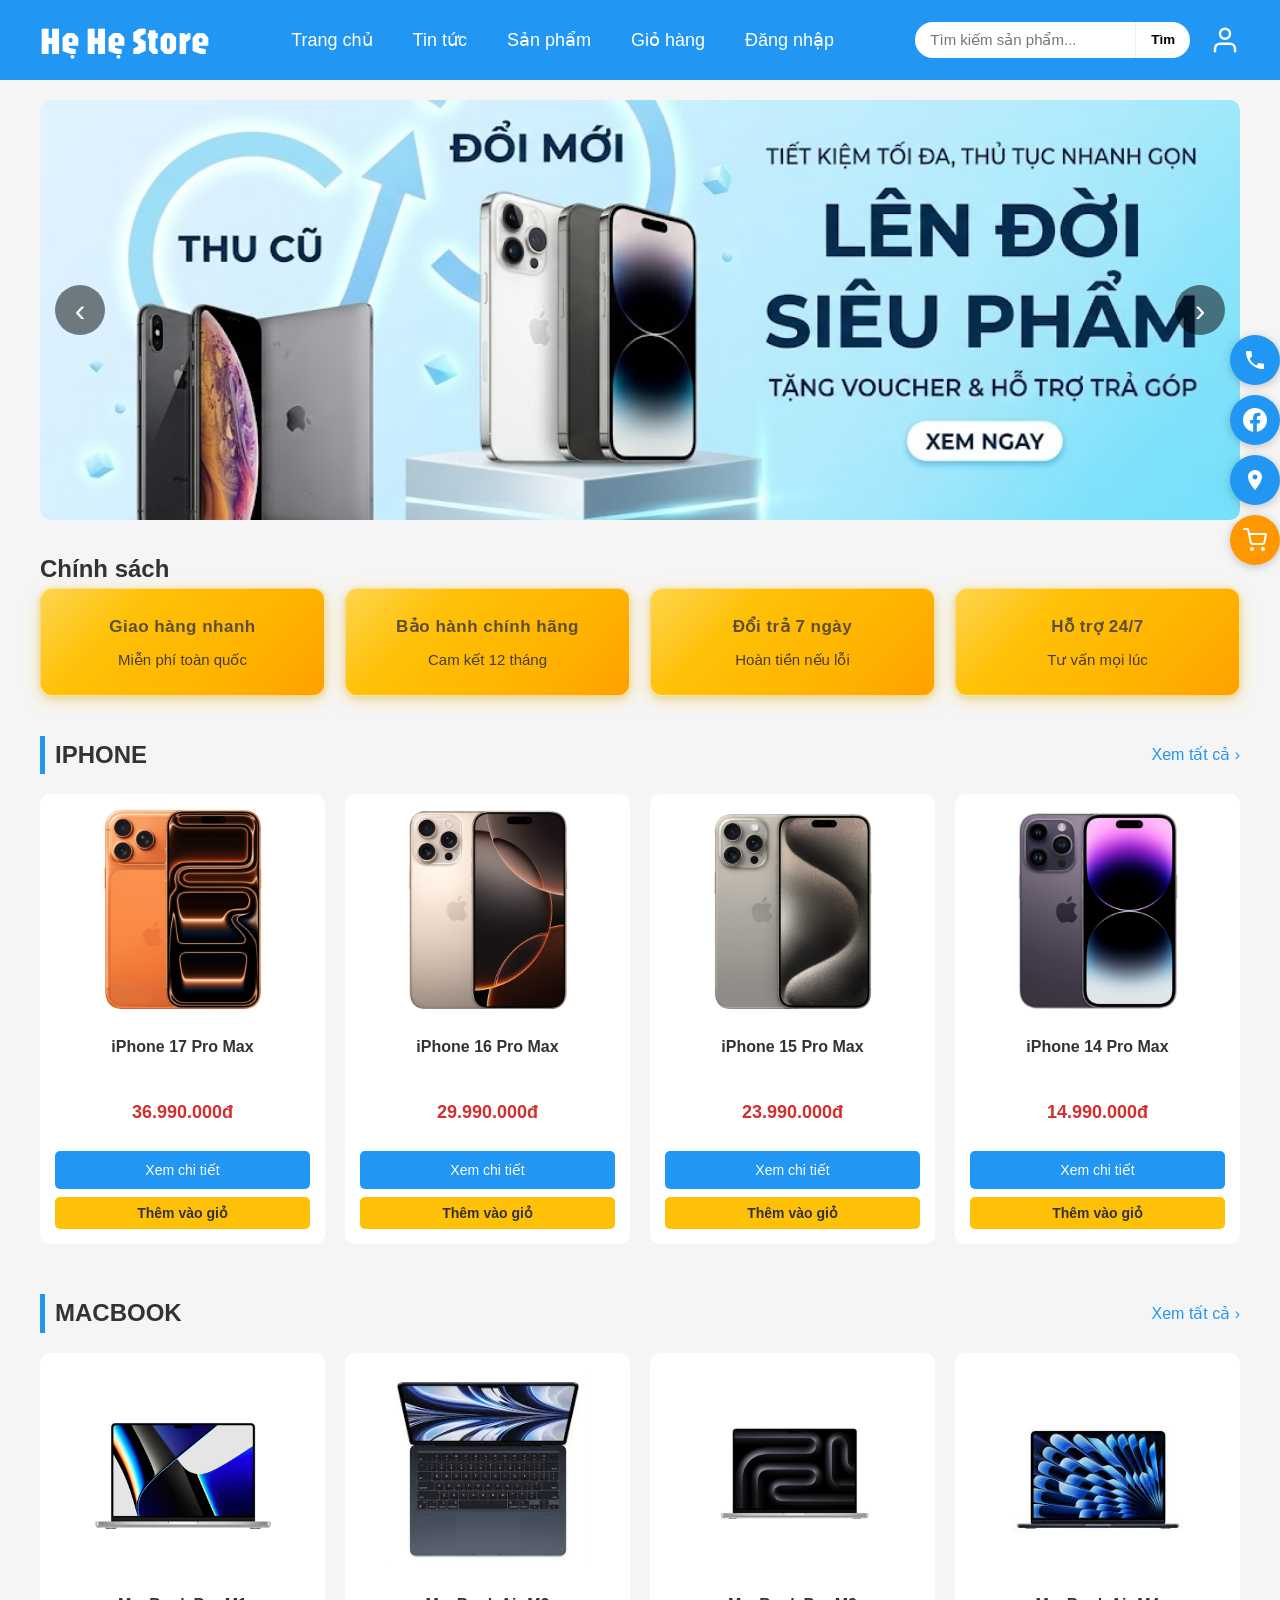
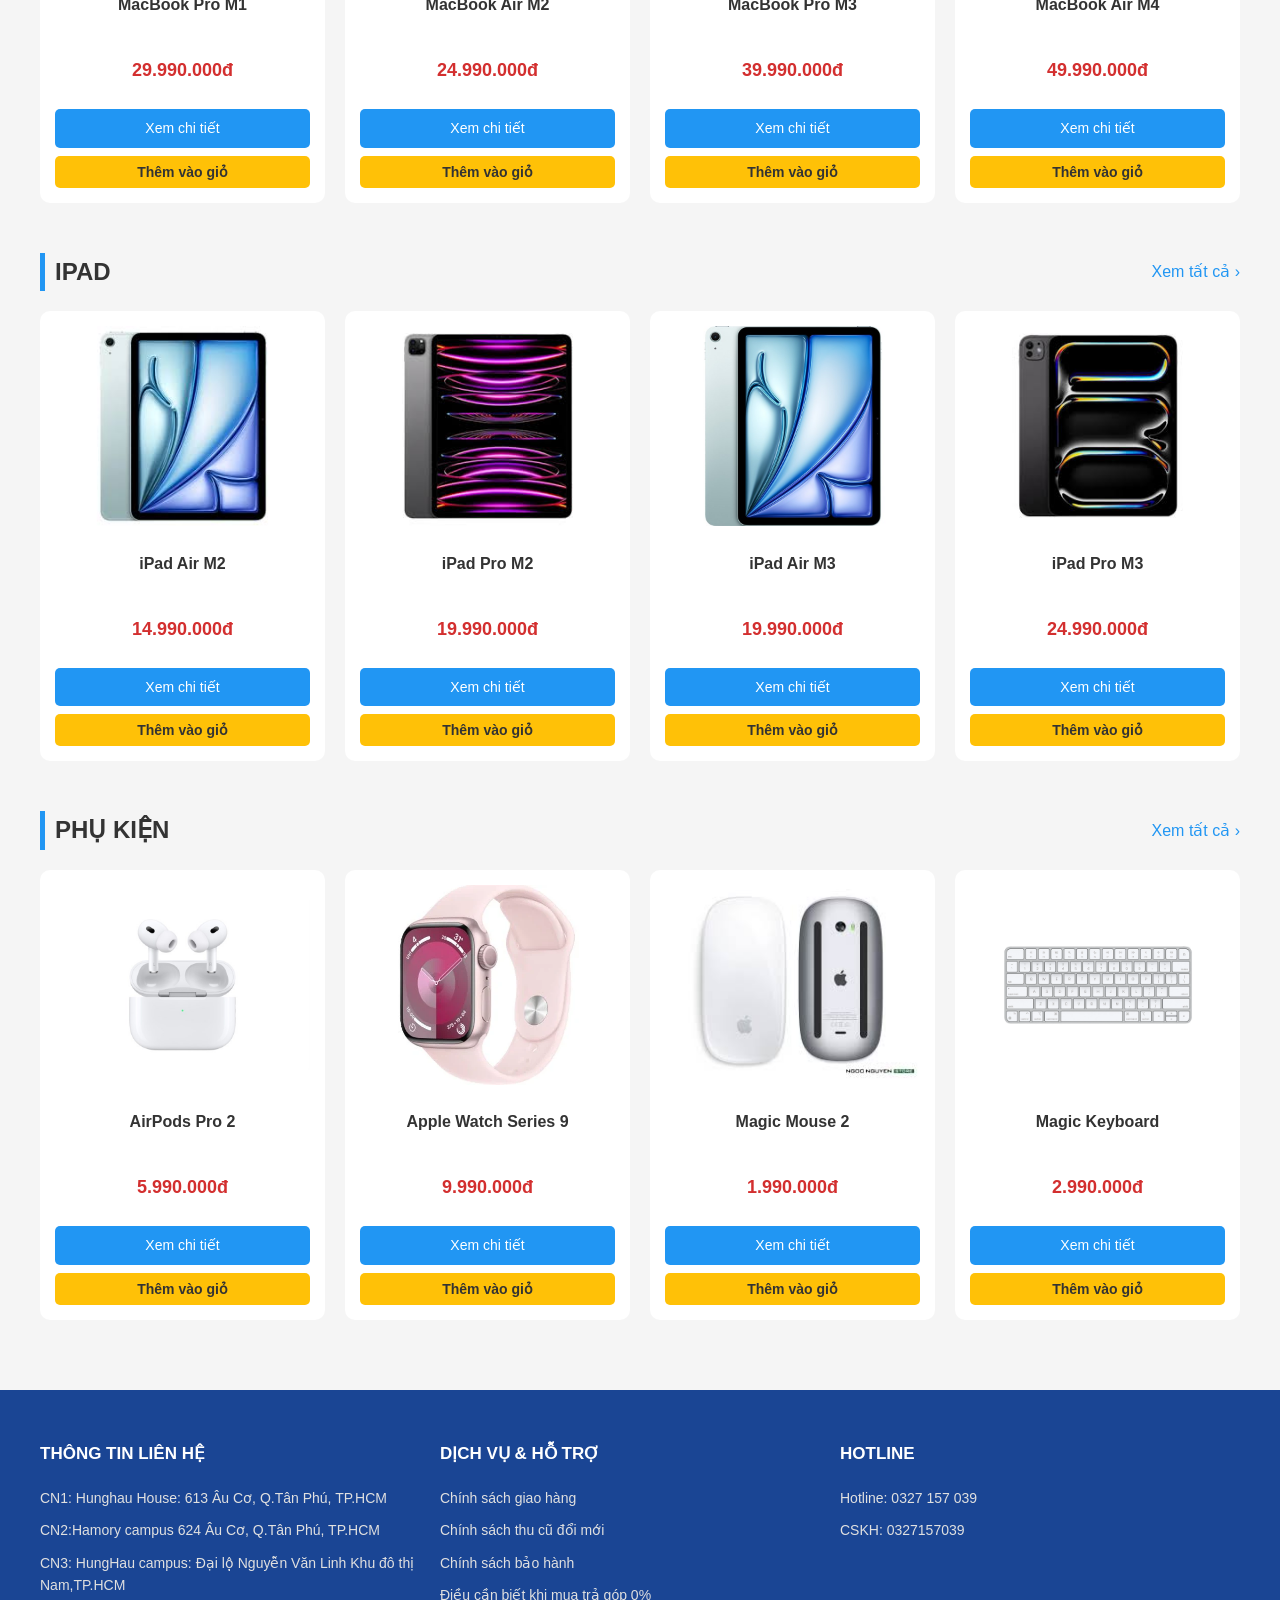
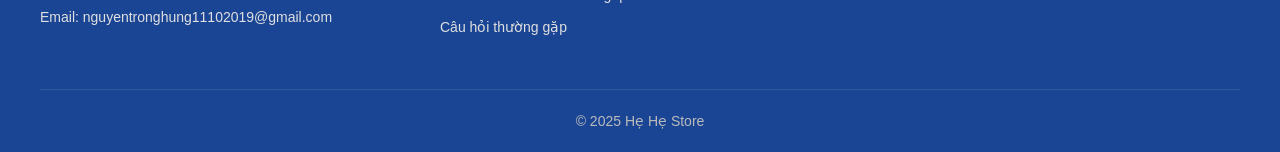
==== index.html @ 9e493557 "Khoi tao du an HEHESTORE" ====
<!-- ==========================================================
     TRANG CHỦ - Hẹ Hẹ Store
     File: index.html
     Chức năng: Hiển thị Banner, Chính sách và các sản phẩm nổi bật.
     ========================================================== -->

<!doctype html>
<html lang="vi">
<head>
    <!-- ================= META TAGS ================= -->
    <meta charset="UTF-8">
    <meta name="viewport" content="width=device-width, initial-scale=1.0">
    <title>HEHESTORE - Trang Chủ</title>

    <!-- ================= CSS & FONTS ================= -->
    <!-- style.css chứa toàn bộ định dạng giao diện của website -->
    <link rel="stylesheet" href="css/style.css">
    <!-- Font Jaro từ Google Fonts được dùng riêng cho Logo -->
    <link href="https://fonts.googleapis.com/css2?family=Jaro&display=swap" rel="stylesheet">
</head>

<body>

    <!-- ================= NÚT NỔI (FLOAT BUTTONS) ================= -->
    <!-- Chứa các nút liên hệ và giỏ hàng luôn cố định ở bên phải màn hình -->
    <div class="float-buttons">
        <!-- Nút Gọi điện -->
        <a href="tel:0327157039" class="float-btn" title="Gọi ngay: 0327 157 039">
            <svg width="24" height="24" viewBox="0 0 24 24" fill="currentColor"><path d="M6.62 10.79c1.44 2.83 3.76 5.14 6.59 6.59l2.2-2.2c.27-.27.67-.36 1.02-.24 1.12.37 2.33.57 3.57.57.55 0 1 .45 1 1V20c0 .55-.45 1-1 1-9.39 0-17-7.61-17-17 0-.55.45-1 1-1h3.5c.55 0 1 .45 1 1 0 1.25.2 2.45.57 3.57.11.35.03.74-.25 1.02l-2.2 2.2z"/></svg>
        </a>
        <!-- Nút Facebook -->
        <a href="https://www.facebook.com/hung.ngue.79" class="float-btn" target="_blank" rel="noopener" title="Facebook">
            <svg width="24" height="24" viewBox="0 0 24 24" fill="currentColor"><path d="M24 12.073c0-6.627-5.373-12-12-12s-12 5.373-12 12c0 5.99 4.388 10.954 10.125 11.854v-8.385H7.078v-3.47h3.047V9.43c0-3.007 1.792-4.669 4.533-4.669 1.312 0 2.686.235 2.686.235v2.953H15.83c-1.491 0-1.956.925-1.956 1.874v2.25h3.328l-.532 3.47h-2.796v8.385C19.612 23.027 24 18.062 24 12.073z"/></svg>
        </a>
        <!-- Nút Google Maps -->
        <a href="https://maps.app.goo.gl/qzLiymFsyTjQMHur7" class="float-btn" target="_blank" rel="noopener" title="Xem vị trí trên Google Maps">
            <svg width="24" height="24" viewBox="0 0 24 24" fill="currentColor"><path d="M12 2C8.13 2 5 5.13 5 9c0 5.25 7 13 7 13s7-7.75 7-13c0-3.87-3.13-7-7-7zm0 9.5c-1.38 0-2.5-1.12-2.5-2.5s1.12-2.5 2.5-2.5 2.5 1.12 2.5 2.5-1.12 2.5-2.5 2.5z"/></svg>
        </a>
        <!-- Nút Giỏ hàng nổi: Hiển thị số lượng sản phẩm đang có trong giỏ -->
        <a href="giohang.html" class="float-btn float-cart" title="Xem giỏ hàng">
            <svg width="24" height="24" viewBox="0 0 24 24" fill="none" stroke="currentColor" stroke-width="2" stroke-linecap="round" stroke-linejoin="round"><circle cx="9" cy="21" r="1"></circle><circle cx="20" cy="21" r="1"></circle><path d="M1 1h4l2.68 13.39a2 2 0 0 0 2 1.61h9.72a2 2 0 0 0 2-1.61L23 6H6"></path></svg>
            <span class="cart-badge" id="cart-badge-count">0</span>
        </a>
    </div>

    <!-- ================= HEADER (THANH ĐẦU TRANG) ================= -->
    <header class="site-header">
        <div class="container">
            <!-- Logo: Khi click sẽ quay về trang chủ -->
            <h1 class="logo">
                <a href="index.html">Hẹ Hẹ Store</a>
            </h1>

            <!-- Menu điều hướng chính -->
            <nav class="main-nav">
                <ul>
                    <li><a href="index.html">Trang chủ</a></li>
                    <li><a href="tintuc.html">Tin tức</a></li>
                    <!-- Dropdown Sản phẩm: Chứa các link cuộn nhanh tới danh mục trên trang chủ -->
                    <li class="nav-dropdown">
                        <a href="#">Sản phẩm</a>
                        <div class="dropdown-menu">
                            <a href="index.html#iphone">iPhone</a>
                            <a href="index.html#macbook">MacBook</a>
                            <a href="index.html#ipad">iPad</a>
                            <a href="index.html#phukien">Phụ kiện</a>
                        </div>
                    </li>
                    <li><a href="giohang.html">Giỏ hàng</a></li>
                    <!-- Mục Đăng nhập: Sẽ được thay thế bằng tên người dùng trong auth.js nếu đã đăng nhập -->
                    <li><a href="dangnhap.html">Đăng nhập</a></li>
                </ul>
            </nav>

            <!-- Nhóm chức năng bên phải: Ô tìm kiếm và Icon tài khoản -->
            <div class="header-right">
                <div class="search-box">
                    <input type="text" placeholder="Tìm kiếm sản phẩm...">
                    <button>Tìm</button>
                </div>
                <!-- Icon tài khoản: Dẫn tới trang đăng nhập/thông tin cá nhân -->
                <a href="dangnhap.html" class="account-link" title="Tài khoản">
                    <svg viewBox="0 0 24 24" fill="none" stroke="currentColor" stroke-width="2" stroke-linecap="round" stroke-linejoin="round">
                        <path d="M20 21v-2a4 4 0 0 0-4-4H8a4 4 0 0 0-4 4v2"></path>
                        <circle cx="12" cy="7" r="4"></circle>
                    </svg>
                </a>
            </div>
        </div>
    </header>

    <!-- ================= NỘI DUNG CHÍNH (MAIN) ================= -->
    <main>

        <!-- 1. Banner Slider: Trình chiếu ảnh quảng cáo tự động chuyển slide -->
        <section class="banner-slider">
            <div class="banner-track" id="banner-track">
                <div class="banner-slide"><img src="images/banners/banner1.jpg" alt="Banner 1"></div>
                <div class="banner-slide"><img src="images/banners/banner2.jpg" alt="Banner 2"></div>
                <div class="banner-slide"><img src="images/banners/banner3.jpg" alt="Banner 3"></div>
                <div class="banner-slide"><img src="images/banners/banner4.jpg" alt="Banner 4"></div>
                <div class="banner-slide"><img src="images/banners/banner5.jpg" alt="Banner 5"></div>
            </div>
            <!-- Nút điều hướng slide Trái/Phải -->
            <button type="button" class="banner-btn banner-prev" id="banner-prev" aria-label="Banner trước">‹</button>
            <button type="button" class="banner-btn banner-next" id="banner-next" aria-label="Banner sau">›</button>
        </section>

        <!-- 2. Section Chính sách: Cam kết của cửa hàng đối với khách hàng -->
        <section class="policy-section">
            <h2>Chính sách</h2>
            <div class="policy-list">
                <article>
                    <h3>Giao hàng nhanh</h3>
                    <p>Miễn phí toàn quốc</p>
                </article>
                <article>
                    <h3>Bảo hành chính hãng</h3>
                    <p>Cam kết 12 tháng</p>
                </article>
                <article>
                    <h3>Đổi trả 7 ngày</h3>
                    <p>Hoàn tiền nếu lỗi</p>
                </article>
                <article>
                    <h3>Hỗ trợ 24/7</h3>
                    <p>Tư vấn mọi lúc</p>
                </article>
            </div>
        </section>

        <!-- 3. Danh sách sản phẩm: Các khối này sẽ được JS (main.js) tự động đổ dữ liệu vào -->
        
        <!-- Nhóm iPhone -->
        <section class="product-section iphone" id="iphone">
            <div class="section-header">
                <h2>IPHONE</h2>
                <!-- Nút Xem tất cả dẫn tới trang danhmuc.html kèm tham số lọc -->
                <a href="danhmuc.html?category=iphone" class="view-all-btn">Xem tất cả ›</a>
            </div>
            <div id="iphone-list" class="product-list"></div>
        </section>

        <!-- Nhóm MacBook -->
        <section class="product-section macbook" id="macbook">
            <div class="section-header">
                <h2>MACBOOK</h2>
                <a href="danhmuc.html?category=macbook" class="view-all-btn">Xem tất cả ›</a>
            </div>
            <div id="macbook-list" class="product-list"></div>
        </section>

        <!-- Nhóm iPad -->
        <section class="product-section ipad" id="ipad">
            <div class="section-header">
                <h2>IPAD</h2>
                <a href="danhmuc.html?category=ipad" class="view-all-btn">Xem tất cả ›</a>
            </div>
            <div id="ipad-list" class="product-list"></div>
        </section>

        <!-- Nhóm Phụ kiện -->
        <section class="product-section phukien" id="phukien">
            <div class="section-header">
                <h2>PHỤ KIỆN</h2>
                <a href="danhmuc.html?category=phukien" class="view-all-btn">Xem tất cả ›</a>
            </div>
            <div id="phukien-list" class="product-list"></div>
        </section>

    </main>

    <!-- ================= FOOTER (CHÂN TRANG) ================= -->
    <footer class="site-footer">
        <div class="footer-container">
            <!-- Cột 1: Địa chỉ và Email liên hệ -->
            <section>
                <h3>THÔNG TIN LIÊN HỆ</h3>
                <p>CN1: Hunghau House: 613 Âu Cơ, Q.Tân Phú, TP.HCM</p>
                <p>CN2:Hamory campus 624 Âu Cơ, Q.Tân Phú, TP.HCM</p>
                <p>CN3: HungHau campus: Đại lộ Nguyễn Văn Linh Khu đô thị Nam,TP.HCM</p>
                <p>Email: nguyentronghung11102019@gmail.com</p>
            </section>
            <!-- Cột 2: Các liên kết chính sách hỗ trợ -->
            <section>
                <h3>DỊCH VỤ & HỖ TRỢ</h3>
                <p>Chính sách giao hàng</p>
                <p>Chính sách thu cũ đổi mới</p>
                <p>Chính sách bảo hành</p>
                <p>Điều cần biết khi mua trả góp 0%</p>
                <p>Câu hỏi thường gặp</p>
            </section>
            <!-- Cột 3: Số điện thoại Hotline -->
            <section>
                <h3>HOTLINE</h3>
                <p>Hotline: 0327 157 039</p>
                <p>CSKH: 0327157039</p>
            </section>
        </div>
        <!-- Bản quyền website -->
        <p class="copyright">© 2025 Hẹ Hẹ Store</p>
    </footer>

    <!-- ================= SCRIPTS (MÃ JAVASCRIPT) ================= -->
    <!-- 1. data.js: Chứa mảng dữ liệu sản phẩm -->
    <script src="js/data.js"></script>
    <!-- 2. auth.js: Xử lý Đăng ký, Đăng nhập và trạng thái User trên Header -->
    <script src="js/auth.js"></script>
    <!-- 3. cart.js: Xử lý thêm/sửa/xóa sản phẩm trong giỏ hàng -->
    <script src="js/cart.js"></script>
    <!-- 4. main.js: Render sản phẩm ra trang chủ và khởi tạo Banner Slider -->
    <script src="js/main.js"></script>

</body>
</html>
---- css/style.css ----
/* =========================================
   FILE: style.css - CSS chung cho toàn site
   Dự án: Hẹ Hẹ Store (thuần HTML, CSS, JS)
   
   MỤC LỤC
   0. NÚT NỔI
   1. GLOBAL SETTINGS
   2. HEADER
      - 2.1. Container chung
      - 2.2. Logo
      - 2.3. Menu chính
      - 2.4. Mega Menu
      - 2.5. Ô tìm kiếm
   3. MAIN (Nội dung trang chủ)
      - 3.1. Banner Slider
      - 3.2. Chính sách
      - 3.3. Danh sách sản phẩm
   4. AUTH PAGE (Trang đăng nhập/đăng ký)
   5. FOOTER
   ========================================= */


/* =========================================
   0. NÚT NỔI BÊN PHẢI - Gọi, Facebook, Maps
   ========================================= */
.float-buttons {
    position: fixed; /* Cố định khi cuộn trang */
    right: 0;
    top: 50%;
    transform: translateY(-50%); /* Căn giữa theo chiều dọc */
    display: flex;
    flex-direction: column; /* Xếp chồng lên nhau */
    gap: 10px; /* Khoảng cách giữa các nút */
    z-index: 999; /* Luôn nổi trên các phần tử khác */
    padding: 10px 0;
}

.float-btn {
    width: 50px;
    height: 50px;
    display: flex;
    align-items: center;
    justify-content: center;
    background: #2196F3;
    color: #fff;
    border-radius: 50%;   /* Hình tròn */
    box-shadow: 0 2px 10px rgba(0,0,0,0.2);
    transition: all 0.3s;
}

.float-btn:hover {
    background: #1A7ACD;
    transform: scale(1.1); /* Phóng to nhẹ khi hover */
    box-shadow: 0 4px 15px rgba(33, 150, 243, 0.5);
}

/* Màu riêng cho nút Facebook khi hover */
.float-buttons a:nth-child(2):hover {
    background: #1877F2;
}

/* Màu riêng cho nút Google Maps khi hover */
.float-buttons a:nth-child(3):hover {
    background: #34A853;
}

/* Nút Giỏ hàng nổi */
.float-cart {
    background: #ff9800; /* Màu cam nổi bật */
    position: relative;
}

.float-cart:hover {
    background: #f57c00;
}

/* Vòng tròn đếm số lượng trên icon giỏ hàng */
.cart-badge {
    position: absolute;
    top: -5px;
    right: -5px;
    background: #d32f2f; /* Màu đỏ */
    color: #fff;
    font-size: 12px;
    font-weight: bold;
    width: 22px;
    height: 22px;
    border-radius: 50%;
    display: flex;
    align-items: center;
    justify-content: center;
    border: 2px solid #fff;
    box-shadow: 0 2px 5px rgba(0,0,0,0.2);
}


/* =========================================
   1. GLOBAL SETTINGS - Thiết lập chung
   ========================================= */

/* Reset CSS: xóa margin, padding mặc định của trình duyệt */
* {
    margin: 0;
    padding: 0;
    box-sizing: border-box;  /* width/height tính cả border + padding */
}

body {
    font-family: Arial, sans-serif;
    line-height: 1.6;           /* Khoảng cách giữa các dòng chữ */
    background-color: #f5f5f5;  /* Nền xám nhạt */
    color: #333;                /* Màu chữ đen xám */
}

/* Container chính: rộng 1200px, căn giữa màn hình */
.container, main, .footer-container, .copyright {
    width: 1200px;
    margin: 0 auto; /* Căn giữa */
}


/* =========================================
   2. HEADER - Thanh đầu trang
   ========================================= */

/* ----- 2.1. Container chung của Header ----- */
.site-header {
    background-color: #2196F3;
    width: 100%;
    height: 80px;
    display: flex;
    align-items: center;
}

.site-header .container {
    display: flex;
    align-items: center; 
    justify-content: space-between;  /* Căn đều các mục: Logo trái, Nav giữa, Search phải */
}

/* ----- 2.2. Logo ----- */
.logo a {
    font-family: 'Jaro', sans-serif;
    font-size: 38px;
    color: #fff;
    text-decoration: none;
}

/* ----- 2.3. Menu chính ----- */
.main-nav ul {
    list-style: none;
    display: flex;
    gap: 40px;
}

.main-nav a {
    color: #fff;
    text-decoration: none;
    font-size: 18px;
}

/* ----- 2.4. Dropdown Menu (Sản phẩm) ----- */
.nav-dropdown {
    position: relative; /* Để dropdown-menu có thể định vị theo */
    padding-bottom: 10px; /* Tạo không gian đệm để giữ hover */
    margin-bottom: -10px; /* Bù lại padding để không ảnh hưởng layout */
}

.nav-dropdown .dropdown-menu {
    display: none; /* Mặc định ẩn */
    position: absolute;
    top: calc(100% - 10px); /* Kéo menu lên để nằm trong vùng padding */
    left: 50%;
    transform: translateX(-50%);
    width: 200px;
    background: #fff;
    border-radius: 10px;
    box-shadow: 0 8px 25px rgba(0,0,0,0.15);
    padding: 10px 0; /* Chỉ có padding trên dưới */
    z-index: 100;
    border: 1px solid #eee;
}

.nav-dropdown:hover .dropdown-menu {
    display: block; /* Hiện ra khi hover */
}

.dropdown-menu a {
    display: block; /* Mỗi link một hàng */
    padding: 12px 20px;
    color: #333;
    text-decoration: none;
    font-size: 16px;
    transition: all 0.2s;
}

.dropdown-menu a:hover {
    background-color: #f5f5f5;
    color: #2196F3;
}

/* ----- 2.5. Nhóm chức năng bên phải (Tìm kiếm & Tài khoản) ----- */
.header-right {
    display: flex;
    align-items: center;
    gap: 20px; /* Khoảng cách giữa ô tìm kiếm và icon tài khoản */
}

.search-box {
    display: flex;
    align-items: center;
    height: 36px;
}

/* Input tìm kiếm: bo tròn bên trái */
.search-box input {
    height: 100%;
    width: 220px;
    border-radius: 20px 0 0 20px;
    border: none;
    padding: 0 15px;
    outline: none;
    font-size: 15px;
}

/* Nút Tìm: bo tròn bên phải */
.search-box button {
    height: 100%;
    border-radius: 0 20px 20px 0;
    border: none;
    padding: 0 15px;
    background: #fff;
    font-weight: bold;
    cursor: pointer;
    border-left: 1px solid #eee; /* Thêm vạch phân cách nhẹ */
}

.account-link {
    color: #fff;
    display: flex;
    align-items: center;
    justify-content: center;
    transition: all 0.2s;
    text-decoration: none;
}

.account-link:hover {
    transform: scale(1.1);
    opacity: 0.9;
}

.account-link svg {
    width: 30px;
    height: 30px;
}

/* =========================================
   3. MAIN - Nội dung trang chủ
   ========================================= */
main {
    padding: 20px 0;
}

/* ----- 3.1. Banner Slider ----- */
.banner-slider {
    position: relative;
    width: 100%;
    margin-bottom: 30px;
    overflow: hidden;           /* Ẩn các slide nằm ngoài */
    border-radius: 10px;
    user-select: none;          /* Không cho bôi đen khi giữ chuột */
    -webkit-user-select: none;
}

/* Track: chứa 5 slide nằm ngang, JS sẽ dùng transform để trượt */
.banner-track {
    display: flex;
    width: 100%;
    transition: transform 0.5s ease;  /* Hiệu ứng trượt mượt */
}

.banner-slide {
    flex: 0 0 100%;   /* Mỗi slide chiếm 100% chiều ngang */
    width: 100%;
}

.banner-slide img {
    width: 100%;
    max-height: 420px;
    height: auto;
    object-fit: cover;   /* Ảnh phủ kín, tự cắt nếu cần */
    display: block;
    border-radius: 10px;
}

/* Nút prev/next: tròn, nền đen mờ, căn giữa dọc */
.banner-btn {
    position: absolute;
    top: 50%;
    transform: translateY(-50%);
    width: 50px;
    height: 50px;
    border: none;
    border-radius: 50%;
    background: rgba(0,0,0,0.5);
    color: #fff;
    font-size: 32px;
    cursor: pointer;
    line-height: 1;
    padding: 0;
    transition: background 0.3s;
    z-index: 10;
}

.banner-btn:hover {
    background: rgba(0,0,0,0.7);
}

.banner-prev { left: 15px; }
.banner-next { right: 15px; }


/* ----- 3.2. 4 Ô Chính sách ----- */
.policy-list {
    display: flex;
    justify-content: space-between;
    gap: 20px;
    margin-bottom: 40px;
}

/* Mỗi ô: gradient vàng óng ánh */
.policy-list article {
    flex: 1;
    background: linear-gradient(135deg, #ffd54f 0%, #ffc107 30%, #ffb300 70%, #ffa000 100%);
    padding: 24px 20px;
    text-align: center;
    border-radius: 12px;
    box-shadow: 0 4px 15px rgba(255, 193, 7, 0.4), 0 2px 6px rgba(0,0,0,0.1);
    border: 1px solid rgba(255, 255, 255, 0.5);
}

.policy-list article:hover {
    box-shadow: 0 6px 20px rgba(255, 193, 7, 0.5), 0 4px 10px rgba(0,0,0,0.15);
}

.policy-list h3 {
    font-size: 17px;
    font-weight: 700;
    color: #5d4e37;
    margin-bottom: 8px;
    letter-spacing: 0.5px;
}

.policy-list article p {
    font-size: 15px;
    color: #4a3c2a;
    font-weight: 500;
    line-height: 1.5;
}


/* ----- 3.3. Danh sách sản phẩm ----- */
.product-section {
    margin-bottom: 50px;
}

/* Header của mỗi section sản phẩm: Tiêu đề + Nút xem tất cả */
.section-header {
    display: flex;
    justify-content: space-between;
    align-items: center;
    margin-bottom: 20px;
}

/* Tiêu đề mỗi nhóm sản phẩm (IPHONE, MACBOOK,...) */
.section-header h2 {
    font-size: 24px;
    padding-left: 10px;
    border-left: 5px solid #2196F3;  /* Thanh dọc màu xanh bên trái tiêu đề */
}

/* Nút "Xem tất cả" */
.view-all-btn {
    color: #2196F3;
    text-decoration: none;
    font-size: 16px;
    font-weight: 500;
    transition: all 0.2s;
}

.view-all-btn:hover {
    text-decoration: underline;
    color: #1A7ACD;
}

/* Grid 4 cột cho sản phẩm */
.product-list {
    display: grid;
    grid-template-columns: repeat(4, 1fr);
    gap: 20px;
}

/* Card sản phẩm - HTML được tạo bởi JS từ data.js */
.product-item {
    background: #fff;
    padding: 15px;
    border-radius: 10px;
    text-align: center;
    transition: 0.3s;
    display: flex;
    flex-direction: column;
    justify-content: space-between;
    min-height: 450px; /* Tăng nhẹ để chứa thêm nút */
}

.product-item:hover {
    box-shadow: 0 5px 15px rgba(0,0,0,0.1);
    transform: translateY(-5px);  /* Hiệu ứng nổi lên khi hover */
}

.product-item img {
    width: 100%;
    height: 200px;
    object-fit: contain; /* Hiển thị toàn bộ ảnh, không bị cắt */
    margin-bottom: 15px;
}

/* Tên sản phẩm: giới hạn 2 dòng, thừa thì có dấu ... */
.product-item h3 {
    font-size: 16px;
    margin-bottom: 10px;
    height: 45px; 
    overflow: hidden;
    display: -webkit-box;
    -webkit-line-clamp: 2;
    line-clamp: 2;
    -webkit-box-orient: vertical;
}

/* Giá sản phẩm */
.product-item p {
    color: #d32f2f;     /* Màu đỏ */
    font-weight: bold;
    font-size: 18px;
    margin-bottom: 15px;
}

/* Các nút chức năng trong card */
.product-actions {
    display: flex;
    flex-direction: column;
    gap: 8px;
}

.product-item a {
    display: inline-block;
    padding: 8px 15px;
    background: #2196F3;
    color: #fff;
    text-decoration: none;
    border-radius: 5px;
    font-size: 14px;
}

/* Nút thêm vào giỏ hàng */
.add-to-cart-btn {
    display: inline-block;
    padding: 8px 15px;
    background: #ffc107;
    color: #333;
    border: none;
    border-radius: 5px;
    font-size: 14px;
    font-weight: bold;
    cursor: pointer;
    transition: 0.3s;
}

.add-to-cart-btn:hover {
    background: #ffb300;
}

/* =========================================
   GIỎ HÀNG (giohang.html)
   ========================================= */
.cart-page {
    background: #fff;
    padding: 40px;
    border-radius: 20px;
    min-height: 600px;
    margin-top: 20px;
    margin-bottom: 40px;
    box-shadow: 0 5px 25px rgba(0,0,0,0.05);
}

.cart-page h2 {
    text-align: center;
    font-size: 32px;
    margin-bottom: 40px;
    font-weight: bold;
}

/* Danh sách sản phẩm trong giỏ */
.cart-items {
    width: 100%;
    margin-bottom: 30px;
}

.cart-item {
    display: flex;
    align-items: center;
    padding: 20px 0;
    border-bottom: 1px solid #eee;
    justify-content: space-between;
}

.cart-item:last-child {
    border-bottom: none;
}

.cart-item-info {
    display: flex;
    align-items: center;
    flex: 1;
}

.cart-item-img {
    width: 80px;
    height: 80px;
    object-fit: contain;
    margin-right: 20px;
}

.cart-item-details h3 {
    font-size: 18px;
    margin-bottom: 5px;
}

.cart-item-price {
    color: #d32f2f;
    font-weight: bold;
}

/* Bộ tăng giảm số lượng */
.quantity-control {
    display: flex;
    align-items: center;
    gap: 10px;
    margin: 0 40px;
}

.quantity-btn {
    width: 30px;
    height: 30px;
    border: 1px solid #ddd;
    background: #f9f9f9;
    cursor: pointer;
    border-radius: 4px;
    display: flex;
    align-items: center;
    justify-content: center;
    font-weight: bold;
}

.quantity-btn:hover {
    background: #eee;
}

.quantity-input {
    width: 40px;
    text-align: center;
    border: none;
    font-weight: bold;
    font-size: 16px;
}

/* Nút xóa */
.remove-btn {
    background: none;
    border: none;
    color: #999;
    cursor: pointer;
    font-size: 20px;
    transition: 0.2s;
}

.remove-btn:hover {
    color: #d32f2f;
}

/* Footer của giỏ hàng: Tổng tiền & Thanh toán */
.cart-footer {
    border-top: 2px solid #eee;
    padding-top: 30px;
    display: flex;
    flex-direction: column;
    align-items: flex-end;
    gap: 20px;
}

.cart-total {
    font-size: 24px;
    font-weight: bold;
}

.cart-total span {
    color: #d32f2f;
    margin-left: 10px;
}

.checkout-btn {
    background-color: #d32f2f;
    color: #fff;
    border: none;
    padding: 15px 60px;
    font-size: 20px;
    font-weight: bold;
    border-radius: 30px;
    cursor: pointer;
    transition: 0.3s;
}

.checkout-btn:hover {
    background-color: #b71c1c;
    box-shadow: 0 5px 15px rgba(211, 47, 47, 0.3);
}

.empty-cart-msg {
    text-align: center;
    padding: 100px 0;
}

.empty-cart-msg p {
    font-size: 18px;
    color: #666;
    margin-bottom: 20px;
}

.go-shopping-btn {
    display: inline-block;
    padding: 12px 30px;
    background: #2196F3;
    color: #fff;
    text-decoration: none;
    border-radius: 25px;
    font-weight: bold;
}


/* =========================================
   4. AUTH PAGE - Trang đăng nhập, đăng ký
   ========================================= */
.auth-container {
    display: flex;
    justify-content: center;
    align-items: center;
    padding: 60px 0;
    background-color: #fff;
    min-height: 600px;
}

/* Box chứa form */
.auth-box {
    width: 568px; 
    border: 3px solid #2196F3;
    border-radius: 20px;
    padding: 40px;
    text-align: center;
}

.auth-box h2 {
    color: #000;
    margin-bottom: 30px;
    font-size: 24px;
    font-weight: bold;
}

.input-group {
    margin-bottom: 20px;
}

/* Các ô input */
.input-group input {
    width: 100%;
    height: 50px;
    border: 2px solid #2196F3;
    border-radius: 25px;   /* Bo tròn dạng viên thuốc */
    padding: 0 20px;
    font-size: 16px;
    outline: none;
}

/* Nút submit chính (Đăng nhập, Đăng ký) */
.btn-submit {
    width: 100%;
    height: 50px;
    background-color: #2196F3;
    color: #fff;
    border: none;
    border-radius: 25px;
    font-size: 18px;
    font-weight: bold;
    cursor: pointer;
    transition: 0.3s;
    margin-top: 10px;
}

.btn-submit:hover {
    background-color: #1A7ACD;
    box-shadow: 0 5px 15px rgba(33, 150, 243, 0.3);
}

/* Link "Quên mật khẩu" (chỉ có ở trang đăng nhập) */
.forgot-password {
    text-align: right;
    margin-top: -10px;
    margin-bottom: 20px;
}

.forgot-password a {
    color: #2196F3;
    text-decoration: none;
    font-size: 14px;
}

/* Nút viền - dùng cho link "Tạo tài khoản" */
.btn-outline {
    display: flex;
    justify-content: center;
    align-items: center;
    width: 100%;
    height: 50px;
    border: 2px solid #2196F3;
    background-color: transparent;
    color: #333;
    border-radius: 25px;
    text-decoration: none;
    font-size: 18px;
    font-weight: bold;
    margin-top: 15px;
    transition: 0.3s;
}

.btn-outline:hover {
    background-color: #f0f8ff; /* Màu xanh rất nhạt khi hover */
}


/* =========================================
   5. FOOTER - Chân trang
   ========================================= */

/* =========================================
   7. PRODUCT DETAIL PAGE (Chi tiết sản phẩm)
   ========================================= */
.product-detail-container {
    display: flex;
    background: #fff;
    padding: 40px;
    border-radius: 20px;
    margin-top: 20px;
    margin-bottom: 40px;
    box-shadow: 0 5px 25px rgba(0,0,0,0.05);
    gap: 50px;
}

/* Cột trái: Ảnh sản phẩm */
.detail-left {
    flex: 1;
    display: flex;
    justify-content: center;
    align-items: flex-start;
}

.detail-left img {
    width: 100%;
    max-width: 400px;
    object-fit: contain;
}

/* Cột phải: Thông tin và tùy chọn */
.detail-right {
    flex: 1;
}

.detail-title {
    font-size: 32px;
    font-weight: bold;
    margin-bottom: 5px;
}

.detail-brand {
    font-size: 16px;
    color: #666;
    margin-bottom: 30px;
}

/* Nhóm tùy chọn (Màu sắc, Dung lượng) */
.option-group {
    margin-bottom: 25px;
}

.option-group h4 {
    font-size: 16px;
    text-transform: uppercase;
    margin-bottom: 15px;
    color: #333;
}

.option-list {
    display: flex;
    flex-wrap: wrap;
    gap: 15px;
}

/* Nút chọn tùy chọn */
.option-btn {
    padding: 10px 20px;
    border: 1px solid #ccc;
    background: #fff;
    border-radius: 5px;
    cursor: pointer;
    font-size: 15px;
    transition: all 0.2s;
    min-width: 80px;
    text-align: center;
}

.option-btn:hover {
    border-color: #2196F3;
    color: #2196F3;
}

.option-btn.active {
    border-color: #2196F3;
    background: #e3f2fd;
    color: #2196F3;
    font-weight: bold;
}

/* Giá tiền */
.detail-price {
    font-size: 36px;
    font-weight: bold;
    color: #d32f2f;
    margin: 30px 0;
    padding-top: 20px;
    border-top: 1px dashed #eee;
}

/* Nhóm nút hành động */
.action-buttons {
    display: flex;
    gap: 20px;
}

.btn-buy-now {
    flex: 1;
    background: #2196F3;
    color: #fff;
    border: none;
    padding: 15px 0;
    font-size: 18px;
    font-weight: bold;
    border-radius: 5px;
    cursor: pointer;
    transition: 0.3s;
}

.btn-buy-now:hover {
    background: #1976D2;
}

.btn-add-cart-outline {
    flex: 1;
    background: transparent;
    color: #2196F3;
    border: 2px solid #2196F3;
    padding: 15px 0;
    font-size: 18px;
    font-weight: bold;
    border-radius: 5px;
    cursor: pointer;
    transition: 0.3s;
}

.btn-add-cart-outline:hover {
    background: #e3f2fd;
}
.profile-container {
    padding: 40px 0;
    background-color: #f5f5f5;
    display: flex;
    justify-content: center;
}

.profile-card {
    width: 100%;
    max-width: 600px;
    background: #fff;
    border-radius: 20px;
    box-shadow: 0 10px 30px rgba(0,0,0,0.1);
    overflow: hidden; /* Để bo góc header bên trong */
}

/* Phần header của card profile */
.profile-header {
    background: #2196F3; /* Màu xanh chủ đạo của web */
    color: #fff;
    text-align: center;
    padding: 30px 20px;
}

.profile-avatar {
    width: 100px;
    height: 100px;
    border-radius: 50%;
    background: rgba(255,255,255,0.2);
    margin: 0 auto 15px;
    display: flex;
    align-items: center;
    justify-content: center;
    border: 4px solid #fff;
}

.profile-avatar svg {
    width: 50px;
    height: 50px;
    stroke: #fff;
}

.profile-header h2 {
    font-size: 24px;
    font-weight: bold;
    margin-bottom: 5px;
}

.profile-header p {
    font-size: 16px;
    opacity: 0.9;
    margin-bottom: 20px;
}

.edit-profile-btn {
    background: rgba(255,255,255,0.2);
    border: 1px solid #fff;
    color: #fff;
    padding: 8px 20px;
    border-radius: 20px;
    cursor: pointer;
    font-size: 14px;
    font-weight: 500;
    transition: 0.3s;
    display: inline-flex;
    align-items: center;
    gap: 8px;
}

.edit-profile-btn:hover {
    background: #fff;
    color: #2196F3;
}

/* Phần menu chức năng */
.profile-menu {
    padding: 15px 0;
}

.profile-menu-item {
    display: flex;
    align-items: center;
    justify-content: space-between;
    padding: 18px 25px;
    text-decoration: none;
    color: #333;
    transition: background-color 0.2s;
}

.profile-menu-item:hover {
    background-color: #f9f9f9;
}

.menu-item-left {
    display: flex;
    align-items: center;
    gap: 20px;
}

.menu-icon {
    width: 36px;
    height: 36px;
    background: #e3f2fd;
    border-radius: 50%;
    display: flex;
    align-items: center;
    justify-content: center;
}

.menu-item-left span {
    font-size: 16px;
    font-weight: 500;
}

.menu-arrow {
    font-size: 24px;
    color: #ccc;
}

.menu-divider {
    height: 10px;
    background: #f5f5f5;
    margin: 10px 0;
}

.site-footer {
    background-color: #1A4594;  /* Xanh đậm hơn header */
    color: #fff;
    padding: 50px 0 20px 0;
    width: 100%;
}

/* Container của footer, chia 3 cột */
.footer-container {
    display: flex;
    justify-content: space-between;
}

.footer-container section {
    flex: 1;
    padding-right: 20px;
}

.footer-container h3 {
    font-size: 17px;
    margin-bottom: 20px;
    text-transform: uppercase;
}

.footer-container p {
    font-size: 14px;
    margin-bottom: 10px;
    color: #e0e0e0;
}

/* Dòng copyright ở cuối */
.copyright {
    text-align: center;
    margin-top: 40px;
    padding-top: 20px;
    border-top: 1px solid rgba(255,255,255,0.1);
    font-size: 14px;
    color: #bbb;
}
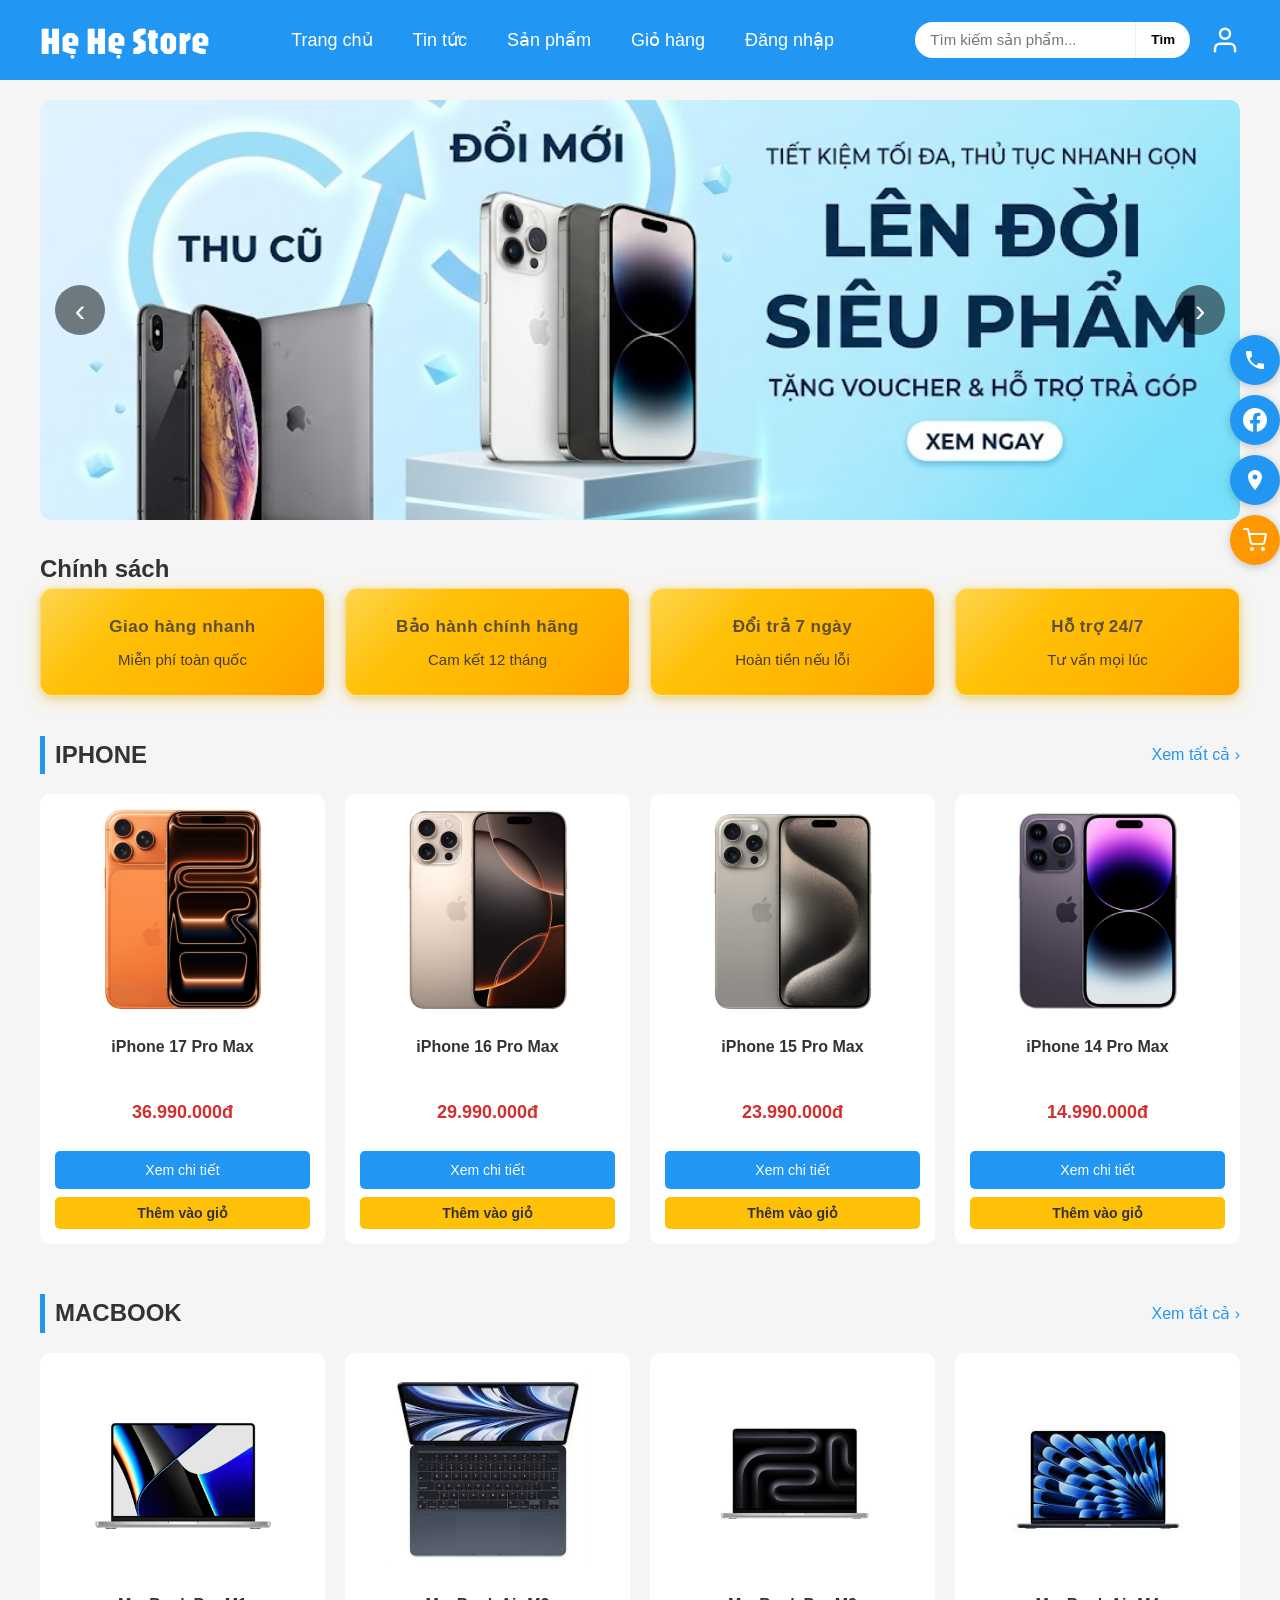
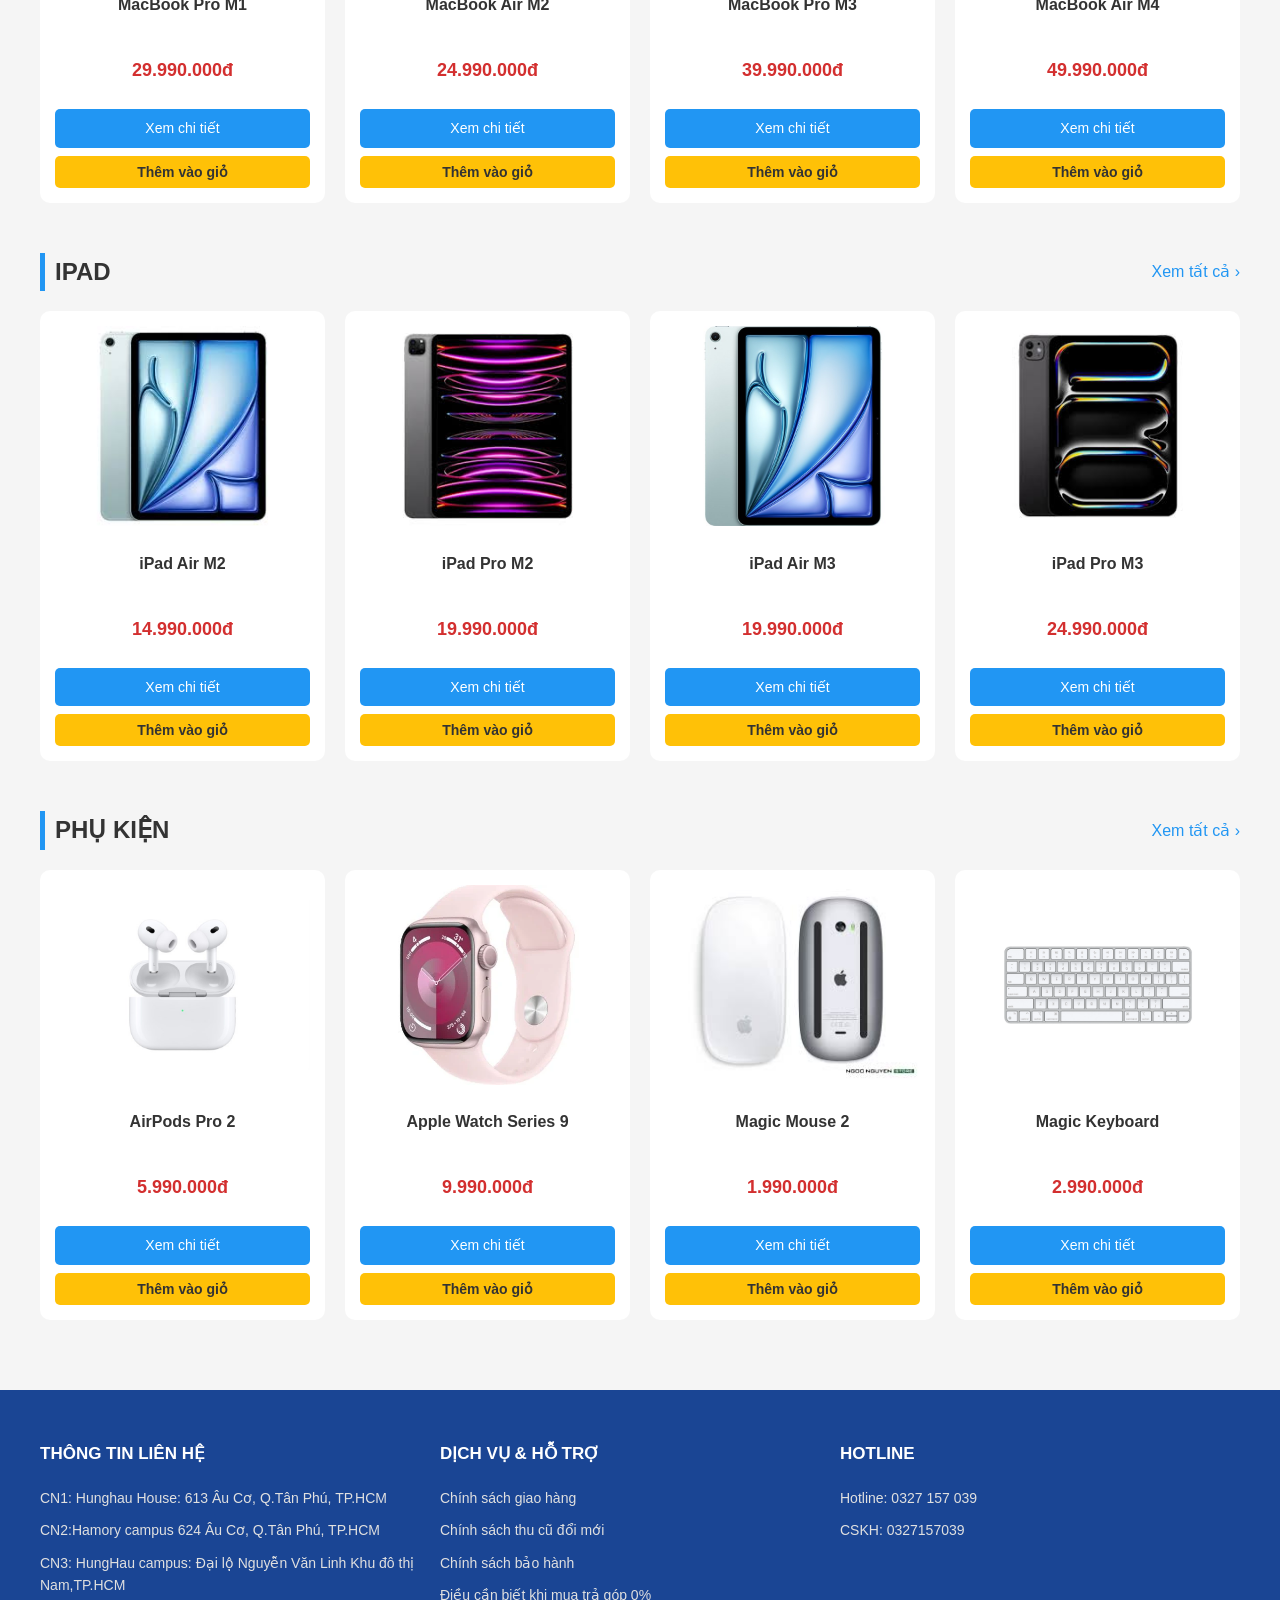
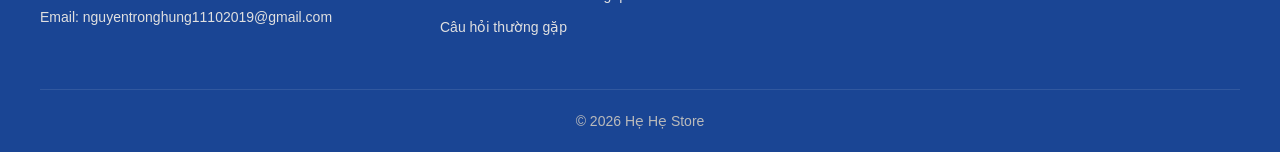
==== commit fadc93f4: "Hoàn thiện web HeHeStore full chức năng" ====
--- a/index.html
+++ b/index.html
@@ -1,52 +1,100 @@
-<!-- ==========================================================
-     TRANG CHỦ - Hẹ Hẹ Store
-     File: index.html
-     Chức năng: Hiển thị Banner, Chính sách và các sản phẩm nổi bật.
-     ========================================================== -->
-
-<!doctype html>
-<html lang="vi">
+<!--
+╔════════════════════════════════════════════════════════════════════════════╗
+║                      HẸ HẸ STORE - TRANG CHỦ (index.html)                  ║
+║                                                                            ║
+║  Mục đích: Trang chủ chính của website, hiển thị toàn bộ sản phẩm        ║
+║  và thông tin giới thiệu cửa hàng                                        ║
+║                                                                            ║
+║  Cấu trúc chính:                                                          ║
+║  • Floating Buttons: Các nút nổi (Gọi, Facebook, Maps, Giỏ hàng)        ║
+║  • Header: Logo, Menu điều hướng, Ô tìm kiếm                            ║
+║  • Banner Slider: Ảnh chuyển động tự động                               ║
+║  • Policy List: 4 ô chính sách bảo hành                                ║
+║  • Product Sections: Các danh mục sản phẩm (iPhone, MacBook, iPad...)   ║
+║  • Footer: Thông tin liên hệ, bản quyền                                ║
+║                                                                            ║
+║  JavaScript: data.js, auth.js, cart.js, main.js, search.js              ║
+║  CSS: style.css (external stylesheet)                                   ║
+║                                                                            ║
+╚════════════════════════════════════════════════════════════════════════════╝
+-->
+
+<!-- =========================================
+     DOCTYPE & HTML STRUCTURE - Cấu trúc HTML5
+     ========================================= -->
+<!doctype html> <!-- Khai báo HTML5 Document Type -->
+<html lang="vi"> <!-- Ngôn ngữ: Tiếng Việt -->
+
+<!-- =========================================
+     HEAD - Phần đầu trang (Metadata)
+     ========================================= -->
 <head>
-    <!-- ================= META TAGS ================= -->
+    <!-- Character Encoding - Mã hóa ký tự UTF-8 -->
     <meta charset="UTF-8">
+
+    <!-- Viewport - Responsive design cho mobile -->
     <meta name="viewport" content="width=device-width, initial-scale=1.0">
+
+    <!-- Page Title - Tiêu đề hiển thị trên tab trình duyệt -->
     <title>HEHESTORE - Trang Chủ</title>
 
-    <!-- ================= CSS & FONTS ================= -->
-    <!-- style.css chứa toàn bộ định dạng giao diện của website -->
-    <link rel="stylesheet" href="css/style.css">
-    <!-- Font Jaro từ Google Fonts được dùng riêng cho Logo -->
-    <link href="https://fonts.googleapis.com/css2?family=Jaro&display=swap" rel="stylesheet">
+    <!-- External Stylesheets - Liên kết CSS -->
+    <link rel="stylesheet" href="css/style.css"> <!-- CSS chính của site -->
+    <link href="https://fonts.googleapis.com/css2?family=Jaro&display=swap" rel="stylesheet"> <!-- Font đặc trưng Jaro -->
 </head>
 
+<!-- =========================================
+     BODY - Nội dung chính của trang
+     ========================================= -->
 <body>
 
-    <!-- ================= NÚT NỔI (FLOAT BUTTONS) ================= -->
-    <!-- Chứa các nút liên hệ và giỏ hàng luôn cố định ở bên phải màn hình -->
+    <!-- =========================================
+         FLOATING BUTTONS - Các nút nổi bên phải
+         ========================================= -->
     <div class="float-buttons">
-        <!-- Nút Gọi điện -->
+        <!-- Nút gọi điện - Liên kết trực tiếp đến số điện thoại -->
         <a href="tel:0327157039" class="float-btn" title="Gọi ngay: 0327 157 039">
-            <svg width="24" height="24" viewBox="0 0 24 24" fill="currentColor"><path d="M6.62 10.79c1.44 2.83 3.76 5.14 6.59 6.59l2.2-2.2c.27-.27.67-.36 1.02-.24 1.12.37 2.33.57 3.57.57.55 0 1 .45 1 1V20c0 .55-.45 1-1 1-9.39 0-17-7.61-17-17 0-.55.45-1 1-1h3.5c.55 0 1 .45 1 1 0 1.25.2 2.45.57 3.57.11.35.03.74-.25 1.02l-2.2 2.2z"/></svg>
+            <!-- SVG Icon: Biểu tượng điện thoại -->
+            <svg width="24" height="24" viewBox="0 0 24 24" fill="currentColor">
+                <path d="M6.62 10.79c1.44 2.83 3.76 5.14 6.59 6.59l2.2-2.2c.27-.27.67-.36 1.02-.24 1.12.37 2.33.57 3.57.57.55 0 1 .45 1 1V20c0 .55-.45 1-1 1-9.39 0-17-7.61-17-17 0-.55.45-1 1-1h3.5c.55 0 1 .45 1 1 0 1.25.2 2.45.57 3.57.11.35.03.74-.25 1.02l-2.2 2.2z"/>
+            </svg>
         </a>
-        <!-- Nút Facebook -->
+
+        <!-- Nút Facebook - Liên kết đến trang Facebook -->
         <a href="https://www.facebook.com/hung.ngue.79" class="float-btn" target="_blank" rel="noopener" title="Facebook">
-            <svg width="24" height="24" viewBox="0 0 24 24" fill="currentColor"><path d="M24 12.073c0-6.627-5.373-12-12-12s-12 5.373-12 12c0 5.99 4.388 10.954 10.125 11.854v-8.385H7.078v-3.47h3.047V9.43c0-3.007 1.792-4.669 4.533-4.669 1.312 0 2.686.235 2.686.235v2.953H15.83c-1.491 0-1.956.925-1.956 1.874v2.25h3.328l-.532 3.47h-2.796v8.385C19.612 23.027 24 18.062 24 12.073z"/></svg>
+            <!-- SVG Icon: Logo Facebook -->
+            <svg width="24" height="24" viewBox="0 0 24 24" fill="currentColor">
+                <path d="M24 12.073c0-6.627-5.373-12-12-12s-12 5.373-12 12c0 5.99 4.388 10.954 10.125 11.854v-8.385H7.078v-3.47h3.047V9.43c0-3.007 1.792-4.669 4.533-4.669 1.312 0 2.686.235 2.686.235v2.953H15.83c-1.491 0-1.956.925-1.956 1.874v2.25h3.328l-.532 3.47h-2.796v8.385C19.612 23.027 24 18.062 24 12.073z"/>
+            </svg>
         </a>
-        <!-- Nút Google Maps -->
+
+        <!-- Nút Google Maps - Liên kết đến vị trí cửa hàng -->
         <a href="https://maps.app.goo.gl/qzLiymFsyTjQMHur7" class="float-btn" target="_blank" rel="noopener" title="Xem vị trí trên Google Maps">
-            <svg width="24" height="24" viewBox="0 0 24 24" fill="currentColor"><path d="M12 2C8.13 2 5 5.13 5 9c0 5.25 7 13 7 13s7-7.75 7-13c0-3.87-3.13-7-7-7zm0 9.5c-1.38 0-2.5-1.12-2.5-2.5s1.12-2.5 2.5-2.5 2.5 1.12 2.5 2.5-1.12 2.5-2.5 2.5z"/></svg>
+            <!-- SVG Icon: Biểu tượng bản đồ -->
+            <svg width="24" height="24" viewBox="0 0 24 24" fill="currentColor">
+                <path d="M12 2C8.13 2 5 5.13 5 9c0 5.25 7 13 7 13s7-7.75 7-13c0-3.87-3.13-7-7-7zm0 9.5c-1.38 0-2.5-1.12-2.5-2.5s1.12-2.5 2.5-2.5 2.5 1.12 2.5 2.5-1.12 2.5-2.5 2.5z"/>
+            </svg>
         </a>
-        <!-- Nút Giỏ hàng nổi: Hiển thị số lượng sản phẩm đang có trong giỏ -->
+
+        <!-- Nút giỏ hàng - Liên kết đến trang giỏ hàng -->
         <a href="giohang.html" class="float-btn float-cart" title="Xem giỏ hàng">
-            <svg width="24" height="24" viewBox="0 0 24 24" fill="none" stroke="currentColor" stroke-width="2" stroke-linecap="round" stroke-linejoin="round"><circle cx="9" cy="21" r="1"></circle><circle cx="20" cy="21" r="1"></circle><path d="M1 1h4l2.68 13.39a2 2 0 0 0 2 1.61h9.72a2 2 0 0 0 2-1.61L23 6H6"></path></svg>
+            <!-- SVG Icon: Biểu tượng giỏ hàng -->
+            <svg width="24" height="24" viewBox="0 0 24 24" fill="none" stroke="currentColor" stroke-width="2" stroke-linecap="round" stroke-linejoin="round">
+                <circle cx="9" cy="21" r="1"></circle> <!-- Bánh xe trái -->
+                <circle cx="20" cy="21" r="1"></circle> <!-- Bánh xe phải -->
+                <path d="M1 1h4l2.68 13.39a2 2 0 0 0 2 1.61h9.72a2 2 0 0 0 2-1.61L23 6H6"></path> <!-- Thân xe -->
+            </svg>
+            <!-- Badge hiển thị số lượng sản phẩm trong giỏ -->
             <span class="cart-badge" id="cart-badge-count">0</span>
         </a>
     </div>
 
-    <!-- ================= HEADER (THANH ĐẦU TRANG) ================= -->
+    <!-- =========================================
+         HEADER - Thanh đầu trang
+         ========================================= -->
     <header class="site-header">
         <div class="container">
-            <!-- Logo: Khi click sẽ quay về trang chủ -->
+            <!-- Logo của cửa hàng - Liên kết về trang chủ -->
             <h1 class="logo">
                 <a href="index.html">Hẹ Hẹ Store</a>
             </h1>
@@ -54,74 +102,100 @@
             <!-- Menu điều hướng chính -->
             <nav class="main-nav">
                 <ul>
+                    <!-- Menu item: Trang chủ -->
                     <li><a href="index.html">Trang chủ</a></li>
+
+                    <!-- Menu item: Tin tức -->
                     <li><a href="tintuc.html">Tin tức</a></li>
-                    <!-- Dropdown Sản phẩm: Chứa các link cuộn nhanh tới danh mục trên trang chủ -->
+
+                    <!-- Menu dropdown: Sản phẩm (có submenu) -->
                     <li class="nav-dropdown">
-                        <a href="#">Sản phẩm</a>
+                        <a href="#">Sản phẩm</a> <!-- Link giả để trigger dropdown -->
                         <div class="dropdown-menu">
-                            <a href="index.html#iphone">iPhone</a>
+                            <!-- Các danh mục sản phẩm -->
+                            <a href="index.html#iphone">iPhone</a> <!-- Liên kết đến section iPhone trên trang này -->
                             <a href="index.html#macbook">MacBook</a>
                             <a href="index.html#ipad">iPad</a>
                             <a href="index.html#phukien">Phụ kiện</a>
                         </div>
                     </li>
+
+                    <!-- Menu item: Giỏ hàng -->
                     <li><a href="giohang.html">Giỏ hàng</a></li>
-                    <!-- Mục Đăng nhập: Sẽ được thay thế bằng tên người dùng trong auth.js nếu đã đăng nhập -->
+
+                    <!-- Menu item: Đăng nhập -->
                     <li><a href="dangnhap.html">Đăng nhập</a></li>
                 </ul>
             </nav>
 
-            <!-- Nhóm chức năng bên phải: Ô tìm kiếm và Icon tài khoản -->
+            <!-- Phần bên phải header: Ô tìm kiếm và icon tài khoản -->
             <div class="header-right">
+                <!-- Ô tìm kiếm sản phẩm -->
                 <div class="search-box">
-                    <input type="text" placeholder="Tìm kiếm sản phẩm...">
-                    <button>Tìm</button>
+                    <input type="text" id="global-search-input" placeholder="Tìm kiếm sản phẩm..."> <!-- Input tìm kiếm -->
+                    <button id="global-search-btn">Tìm</button> <!-- Nút tìm kiếm -->
                 </div>
-                <!-- Icon tài khoản: Dẫn tới trang đăng nhập/thông tin cá nhân -->
+
+                <!-- Icon tài khoản - Liên kết đến trang đăng nhập -->
                 <a href="dangnhap.html" class="account-link" title="Tài khoản">
+                    <!-- SVG Icon: Biểu tượng người dùng -->
                     <svg viewBox="0 0 24 24" fill="none" stroke="currentColor" stroke-width="2" stroke-linecap="round" stroke-linejoin="round">
-                        <path d="M20 21v-2a4 4 0 0 0-4-4H8a4 4 0 0 0-4 4v2"></path>
-                        <circle cx="12" cy="7" r="4"></circle>
+                        <path d="M20 21v-2a4 4 0 0 0-4-4H8a4 4 0 0 0-4 4v2"></path> <!-- Thân người -->
+                        <circle cx="12" cy="7" r="4"></circle> <!-- Đầu người -->
                     </svg>
                 </a>
             </div>
         </div>
     </header>
 
-    <!-- ================= NỘI DUNG CHÍNH (MAIN) ================= -->
+    <!-- =========================================
+         MAIN CONTENT - Nội dung chính của trang
+         ========================================= -->
     <main>
 
-        <!-- 1. Banner Slider: Trình chiếu ảnh quảng cáo tự động chuyển slide -->
+        <!-- =========================================
+             BANNER SLIDER - Slider ảnh chuyển động
+             ========================================= -->
         <section class="banner-slider">
+            <!-- Container chứa các slide ảnh -->
             <div class="banner-track" id="banner-track">
+                <!-- Mỗi slide là một ảnh banner -->
                 <div class="banner-slide"><img src="images/banners/banner1.jpg" alt="Banner 1"></div>
                 <div class="banner-slide"><img src="images/banners/banner2.jpg" alt="Banner 2"></div>
                 <div class="banner-slide"><img src="images/banners/banner3.jpg" alt="Banner 3"></div>
                 <div class="banner-slide"><img src="images/banners/banner4.jpg" alt="Banner 4"></div>
                 <div class="banner-slide"><img src="images/banners/banner5.jpg" alt="Banner 5"></div>
             </div>
-            <!-- Nút điều hướng slide Trái/Phải -->
-            <button type="button" class="banner-btn banner-prev" id="banner-prev" aria-label="Banner trước">‹</button>
-            <button type="button" class="banner-btn banner-next" id="banner-next" aria-label="Banner sau">›</button>
-        </section>
-
-        <!-- 2. Section Chính sách: Cam kết của cửa hàng đối với khách hàng -->
+            <!-- Nút điều hướng banner -->
+            <button type="button" class="banner-btn banner-prev" id="banner-prev" aria-label="Banner trước">‹</button> <!-- Nút trái -->
+            <button type="button" class="banner-btn banner-next" id="banner-next" aria-label="Banner sau">›</button> <!-- Nút phải -->
+        </section>
+
+        <!-- =========================================
+             POLICY SECTION - Phần chính sách cửa hàng
+             ========================================= -->
         <section class="policy-section">
-            <h2>Chính sách</h2>
+            <h2>Chính sách</h2> <!-- Tiêu đề section -->
             <div class="policy-list">
+                <!-- Chính sách 1: Giao hàng -->
                 <article>
                     <h3>Giao hàng nhanh</h3>
                     <p>Miễn phí toàn quốc</p>
                 </article>
+
+                <!-- Chính sách 2: Bảo hành -->
                 <article>
                     <h3>Bảo hành chính hãng</h3>
                     <p>Cam kết 12 tháng</p>
                 </article>
+
+                <!-- Chính sách 3: Đổi trả -->
                 <article>
                     <h3>Đổi trả 7 ngày</h3>
                     <p>Hoàn tiền nếu lỗi</p>
                 </article>
+
+                <!-- Chính sách 4: Hỗ trợ -->
                 <article>
                     <h3>Hỗ trợ 24/7</h3>
                     <p>Tư vấn mọi lúc</p>
@@ -129,19 +203,22 @@
             </div>
         </section>
 
-        <!-- 3. Danh sách sản phẩm: Các khối này sẽ được JS (main.js) tự động đổ dữ liệu vào -->
-        
-        <!-- Nhóm iPhone -->
+        <!-- =========================================
+             IPHONE SECTION - Danh mục sản phẩm iPhone
+             ========================================= -->
         <section class="product-section iphone" id="iphone">
+            <!-- Header của section: Tiêu đề + nút Xem tất cả -->
             <div class="section-header">
-                <h2>IPHONE</h2>
-                <!-- Nút Xem tất cả dẫn tới trang danhmuc.html kèm tham số lọc -->
-                <a href="danhmuc.html?category=iphone" class="view-all-btn">Xem tất cả ›</a>
-            </div>
+                <h2>IPHONE</h2> <!-- Tiêu đề danh mục -->
+                <a href="danhmuc.html?category=iphone" class="view-all-btn">Xem tất cả ›</a> <!-- Liên kết đến trang danh mục -->
+            </div>
+            <!-- Container chứa danh sách sản phẩm iPhone - sẽ được render bởi JavaScript -->
             <div id="iphone-list" class="product-list"></div>
         </section>
 
-        <!-- Nhóm MacBook -->
+        <!-- =========================================
+             MACBOOK SECTION - Danh mục sản phẩm MacBook
+             ========================================= -->
         <section class="product-section macbook" id="macbook">
             <div class="section-header">
                 <h2>MACBOOK</h2>
@@ -150,7 +227,9 @@
             <div id="macbook-list" class="product-list"></div>
         </section>
 
-        <!-- Nhóm iPad -->
+        <!-- =========================================
+             IPAD SECTION - Danh mục sản phẩm iPad
+             ========================================= -->
         <section class="product-section ipad" id="ipad">
             <div class="section-header">
                 <h2>IPAD</h2>
@@ -159,7 +238,9 @@
             <div id="ipad-list" class="product-list"></div>
         </section>
 
-        <!-- Nhóm Phụ kiện -->
+        <!-- =========================================
+             PHUKIEN SECTION - Danh mục phụ kiện
+             ========================================= -->
         <section class="product-section phukien" id="phukien">
             <div class="section-header">
                 <h2>PHỤ KIỆN</h2>
@@ -170,10 +251,12 @@
 
     </main>
 
-    <!-- ================= FOOTER (CHÂN TRANG) ================= -->
+    <!-- =========================================
+         FOOTER - Chân trang
+         ========================================= -->
     <footer class="site-footer">
         <div class="footer-container">
-            <!-- Cột 1: Địa chỉ và Email liên hệ -->
+            <!-- Cột 1: Thông tin liên hệ -->
             <section>
                 <h3>THÔNG TIN LIÊN HỆ</h3>
                 <p>CN1: Hunghau House: 613 Âu Cơ, Q.Tân Phú, TP.HCM</p>
@@ -181,7 +264,8 @@
                 <p>CN3: HungHau campus: Đại lộ Nguyễn Văn Linh Khu đô thị Nam,TP.HCM</p>
                 <p>Email: nguyentronghung11102019@gmail.com</p>
             </section>
-            <!-- Cột 2: Các liên kết chính sách hỗ trợ -->
+
+            <!-- Cột 2: Dịch vụ & hỗ trợ -->
             <section>
                 <h3>DỊCH VỤ & HỖ TRỢ</h3>
                 <p>Chính sách giao hàng</p>
@@ -190,26 +274,35 @@
                 <p>Điều cần biết khi mua trả góp 0%</p>
                 <p>Câu hỏi thường gặp</p>
             </section>
-            <!-- Cột 3: Số điện thoại Hotline -->
+            <!-- Cột 3: Hotline -->
             <section>
                 <h3>HOTLINE</h3>
                 <p>Hotline: 0327 157 039</p>
                 <p>CSKH: 0327157039</p>
             </section>
         </div>
-        <!-- Bản quyền website -->
-        <p class="copyright">© 2025 Hẹ Hẹ Store</p>
+
+        <!-- Dòng bản quyền -->
+        <p class="copyright">© 2026 Hẹ Hẹ Store</p>
     </footer>
 
-    <!-- ================= SCRIPTS (MÃ JAVASCRIPT) ================= -->
-    <!-- 1. data.js: Chứa mảng dữ liệu sản phẩm -->
+    <!-- =========================================
+         JAVASCRIPT FILES - Các file script
+         ========================================= -->
+    <!-- Data layer - Chứa dữ liệu sản phẩm và logic xử lý -->
     <script src="js/data.js"></script>
-    <!-- 2. auth.js: Xử lý Đăng ký, Đăng nhập và trạng thái User trên Header -->
+
+    <!-- Authentication - Xử lý đăng nhập, đăng ký, đăng xuất -->
     <script src="js/auth.js"></script>
-    <!-- 3. cart.js: Xử lý thêm/sửa/xóa sản phẩm trong giỏ hàng -->
+
+    <!-- Shopping cart - Quản lý giỏ hàng -->
     <script src="js/cart.js"></script>
-    <!-- 4. main.js: Render sản phẩm ra trang chủ và khởi tạo Banner Slider -->
+
+    <!-- Main script - Logic chính của trang chủ (banner, products) -->
     <script src="js/main.js"></script>
 
+    <!-- Search functionality - Tìm kiếm sản phẩm -->
+    <script src="js/search.js"></script>
+
 </body>
-</html>
+</html>
--- a/css/style.css
+++ b/css/style.css
@@ -1,240 +1,329 @@
-/* =========================================
-   FILE: style.css - CSS chung cho toàn site
-   Dự án: Hẹ Hẹ Store (thuần HTML, CSS, JS)
-   
-   MỤC LỤC
-   0. NÚT NỔI
-   1. GLOBAL SETTINGS
-   2. HEADER
-      - 2.1. Container chung
-      - 2.2. Logo
-      - 2.3. Menu chính
-      - 2.4. Mega Menu
-      - 2.5. Ô tìm kiếm
-   3. MAIN (Nội dung trang chủ)
-      - 3.1. Banner Slider
-      - 3.2. Chính sách
-      - 3.3. Danh sách sản phẩm
-   4. AUTH PAGE (Trang đăng nhập/đăng ký)
-   5. FOOTER
-   ========================================= */
-
-
-/* =========================================
-   0. NÚT NỔI BÊN PHẢI - Gọi, Facebook, Maps
-   ========================================= */
+/**
+
+   0.  NÚT NỔI - Giao diện giả định các liên kết nổi bên phải   
+   1.  GLOBAL SETTINGS - Thiết lập CSS chung toàn trang         
+   2.  HEADER - Thanh đầu trang logo, menu, tìm kiếm           
+   3.  MAIN - Nội dung trang chủ (slider, sản phẩm)           
+   4.  CART PAGE - Trang giỏ hàng và các mục hàng              
+   5.  AUTH PAGE - Trang đăng nhập, đăng ký người dùng        
+   6.  FOOTER - Chân trang thông tin liên hệ                 
+   7.  PRODUCT DETAIL PAGE - Chi tiết sản phẩm riêng lẻ     
+   8.  CHECKOUT PAGE - Trang thanh toán, óc xác nhận đơn       
+   9.  ORDER HISTORY PAGE - Lịch sử đơn hàng người dùng      
+   10. PROFILE PAGE - Hồ sơ cá nhân khách hàng                 
+   11. SEARCH SUGGESTIONS - Khung gợi ý tìm kiếm nhanh        
+   12. ADMIN PANEL - Giao diện quản trị hệ thống             
+   13. RESPONSIVE D
+
+ESIGN - Thiết kế thích ứng mobile         
+ *  14. UTILITIES - Các class tiện ích phụ trợ           
+ * 
+
+ *  💡 LƯU Ý QUAN TRỌNG:                                                    
+ *  Mỗi phần chính được bao quanh bởi comment đậm để dễ tìm kiếm          
+ *  Sử dụng flex/grid layout để responsive trên đa nền tảng              
+ *  Các màu sắc chuẩn: Xanh #2196F3, Đỏ #d32f2f, Vàng #ffc107         
+ *  Breakpoint mobile: 768px (tablet), 480px (phone)                    
+ *  Tất cả transition mặc định là 0.3s tốc độ ease                      
+ 
+ */
+
+/**
+ * 
+ * NÚT NỔI BÊN PHẢI - Floating Buttons
+ * 
+ * 
+ * Mục đích: Cung cấp các liên kết nhanh chóng (Gọi điện, Facebook, Maps, Giỏ hàng)
+ *          Luôn visible khi người dùng cuộn trang, dán ở cạnh phải chiếc màn hình
+ * 
+ * Thành phần:
+ * float-buttons  → Container chứa tất cả các nút
+ * float-btn      → Kiểu chung cho mỗi nút riêng biệt
+ * float-cart     → Nút giỏ hàng (khác màu cam)
+ * cart-badge     → Chấm đỏ hiển thị số lượng sản phẩm
+ * 
+ */
+/* Cụm container bao bọc các nút nổi. Đặt ở vị trí fixed để không bị cuộn đi. */
+
 .float-buttons {
-    position: fixed; /* Cố định khi cuộn trang */
-    right: 0;
-    top: 50%;
-    transform: translateY(-50%); /* Căn giữa theo chiều dọc */
-    display: flex;
-    flex-direction: column; /* Xếp chồng lên nhau */
-    gap: 10px; /* Khoảng cách giữa các nút */
-    z-index: 999; /* Luôn nổi trên các phần tử khác */
-    padding: 10px 0;
-}
-
+    /* LAYOUT POSITIONING - Vị trí cố định */
+    position: fixed;          /* Cố định trên màn hình, không bị cuộn */
+    right: 0;                 /* Ép sát lề phải của viewport (kính chắn gió trình duyệt) */
+    top: 50%;                 /* Đặt cạnh trên cách mép trên 50% (giữa dọc) */
+    
+    /* TRANSFORM - Hiệu ứng biến đổi */
+    transform: translateY(-50%);  /* Di chuyển lên 50% chiều cao của chính nó để thực sự căn giữa */
+    
+    /* FLEXBOX LAYOUT - Sắp xếp nút theo hàng dọc */
+    display: flex;            /* Kích hoạt flexbox layout */
+    flex-direction: column;   /* Xếp các items theo chiều dọc (từ trên xuống) */
+    gap: 10px;                /* Khoảng cách 10px giữa mỗi nút */
+    
+    /* STACKING & SPACING */
+    z-index: 999;             /* Mười cửa sổ z - Luôn hiển thị trên tất cả các element khác */
+    padding: 10px 0;          /* Padding trên/dưới 10px, trái/phải 0 */
+}
+
+/* Định dạng cơ bản cho mỗi nút nổi - Tạo hình tròn có hover effect */
 .float-btn {
+    /* KÍCH THƯỚC - Hình vuông 50x50px */
     width: 50px;
     height: 50px;
-    display: flex;
-    align-items: center;
-    justify-content: center;
-    background: #2196F3;
-    color: #fff;
-    border-radius: 50%;   /* Hình tròn */
-    box-shadow: 0 2px 10px rgba(0,0,0,0.2);
-    transition: all 0.3s;
-}
-
+    
+    /* FLEXBOX - Căn giữa icon bên trong nút */
+    display: flex;
+    align-items: center;      /* Căn giữa theo chiều dọc */
+    justify-content: center;  /* Căn giữa theo chiều ngang */
+    
+    /* MÀU SẮC - Xanh lam chuẩn */
+    background: #2196F3;      /* Color: Xanh lam (Primary color) */
+    color: #fff;              /* Icon color: Trắng */
+    
+    /* HÌNH DÁNG - Tròn hoàn hảo */
+    border-radius: 50%;       /* Bo tròn 50% = hình tròn (50% = 25px khi width/height = 50px) */
+    
+    /* HIỆU ỨNG - Bóng đổ nhẹ */
+    box-shadow: 0 2px 10px rgba(0,0,0,0.2);  /* Bóng: Offset Y 2px, Blur 10px, Color đen trong suốt 20% */
+    
+    /* ANIMATION - Chuyển đổi mềm mại */
+    transition: all 0.3s;     /* Tất cả thuộc tính chuyển đổi trong 0.3 giây */
+}
+
+/* Hiệu ứng khi người dùng di chuột vào nút nổi (Hover effect) */
 .float-btn:hover {
-    background: #1A7ACD;
-    transform: scale(1.1); /* Phóng to nhẹ khi hover */
-    box-shadow: 0 4px 15px rgba(33, 150, 243, 0.5);
-}
-
-/* Màu riêng cho nút Facebook khi hover */
+    background: #1A7ACD;      /* Đổi sang xanh lam tối hơn (màu xanh đậm) */
+    transform: scale(1.1);    /* Phóng to nút lên 110% (phóng to 10%) - Tạo cảm giác tương tác */
+    box-shadow: 0 4px 15px rgba(33, 150, 243, 0.5);  /* Bóng đổ sâu hơn, màu xanh - Tạo độ sâu */
+}
+
+/* Màu riêng cho nút thứ 2 (Facebook) khi hover */
 .float-buttons a:nth-child(2):hover {
-    background: #1877F2;
-}
-
-/* Màu riêng cho nút Google Maps khi hover */
+    background: #1877F2; /* Màu xanh chuẩn của Facebook */
+}
+
+/* Màu riêng cho nút thứ 3 (Zalo/Phone/Maps) khi hover */
 .float-buttons a:nth-child(3):hover {
-    background: #34A853;
-}
-
-/* Nút Giỏ hàng nổi */
+    background: #34A853; /* Màu xanh lá */
+}
+
+/* Định dạng cho nút giỏ hàng nổi */
 .float-cart {
-    background: #ff9800; /* Màu cam nổi bật */
-    position: relative;
+    background: #ff9800; /* Màu cam */
+    position: relative; /* Đặt position relative để chấm đỏ định vị dựa theo nút này */
 }
 
 .float-cart:hover {
-    background: #f57c00;
-}
-
-/* Vòng tròn đếm số lượng trên icon giỏ hàng */
+    background: #f57c00; /* Đổi màu cam tối hơn khi hover */
+}
+
+/* Chấm đỏ hiển thị số lượng sản phẩm trong giỏ hàng - Badge counter */
 .cart-badge {
-    position: absolute;
-    top: -5px;
-    right: -5px;
-    background: #d32f2f; /* Màu đỏ */
-    color: #fff;
-    font-size: 12px;
-    font-weight: bold;
+    /* POSITIONING - Định vị tuyệt đối so với .float-cart (parent) */
+    position: absolute;       /* Định vị tuyệt đối (dựa vào parent position: relative) */
+    top: -5px;                /* Cách mép trên -5px (nằm trên nút một chút) */
+    right: -5px;              /* Cách mép phải -5px (nằm ngoài nút một chút) */
+    
+    /* KÍCH THƯỚC - Hình tròn nhỏ */
     width: 22px;
     height: 22px;
-    border-radius: 50%;
-    display: flex;
-    align-items: center;
-    justify-content: center;
-    border: 2px solid #fff;
-    box-shadow: 0 2px 5px rgba(0,0,0,0.2);
-}
-
-
-/* =========================================
-   1. GLOBAL SETTINGS - Thiết lập chung
-   ========================================= */
-
-/* Reset CSS: xóa margin, padding mặc định của trình duyệt */
+    border-radius: 50%;       /* Hình tròn hoàn hảo */
+    
+    /* MÀU SẮC - Đỏ chuẩn */
+    background: #d32f2f;      /* Nền đỏ (Notification red - Đỏ báo cáo) */
+    color: #fff;              /* Chữ trắng */
+    
+    /* TEXT STYLING - Căn giữa chữ số */
+    font-size: 12px;
+    font-weight: bold;        /* In đậm */
+    display: flex;
+    align-items: center;      /* Căn giữa số theo chiều dọc */
+    justify-content: center;  /* Căn giữa số theo chiều ngang */
+    
+    /* BORDER & SHADOW - Viền trắng để nổi bật */
+    border: 2px solid #fff;   /* Viền trắng 2px - Giúp nó nổi bật trên nền cam */
+    box-shadow: 0 2px 5px rgba(0,0,0,0.2);  /* Bóng đổ nhẹ */
+}
+
+/**
+ 
+  1 GLOBAL SETTINGS - Thiết lập CSS chung cho toàn trang
+ * 
+ * 
+ Mục đích: Xác định các giá trị mặc định cho tất cả phần tử HTML
+ Bao gồm:
+ Reset margin/padding để loại bỏ style mặc định của trình duyệt
+ Box-sizing: border-box để tính toán kích thước chính xác
+ Font chữ, màu chữ, nền mặc định cho toàn bộ trang
+ Container wrapper giới hạn độ rộng tối đa
+ 
+
+ */
+/* RESET CSS - Xoá tất cả margin/padding mặc định của trình duyệt */
 * {
-    margin: 0;
-    padding: 0;
-    box-sizing: border-box;  /* width/height tính cả border + padding */
-}
-
+    /* MỘT CÔNG THỨC CỐI CỦA MỌI WEB DESIGNER */
+    margin: 0;                /* Xoá margin mặc định (trình duyệt thêm margin vào một số element) */
+    padding: 0;               /* Xoá padding mặc định (ví dụ: <body>, <p>, <h1-h6> đều có padding) */
+    
+    /* BOX MODEL - Cách tính kích thước */
+    box-sizing: border-box;   /* QUAN TRỌNG: Tính kích thước bao gồm border + padding vào trong width/height
+                                 Nếu không có, width: 100px + padding: 10px = 120px thực tế
+                                 Với border-box: width: 100px = đúng 100px (border+padding tính vào) */
+}
+
+/* Thiết lập font chữ, khoảng cách dòng và màu chữ mặc định cho toàn bộ body */
 body {
-    font-family: Arial, sans-serif;
-    line-height: 1.6;           /* Khoảng cách giữa các dòng chữ */
-    background-color: #f5f5f5;  /* Nền xám nhạt */
-    color: #333;                /* Màu chữ đen xám */
-}
-
-/* Container chính: rộng 1200px, căn giữa màn hình */
+    /* TYPOGRAPHY - Cụm font chữ */
+    font-family: Arial, sans-serif;       /* Font: Arial hoặc bất kỳ sans-serif nào nếu Arial không có */
+    line-height: 1.6;                     /* Khoảng cách dòng: 1.6 lần kích thước font (dễ đọc hơn) */
+                                          /* Nếu font-size = 16px, line-height = 1.6 * 16 = 25.6px */
+    
+    /* COLOR SCHEME - Bảng màu */
+    background-color: #f5f5f5;            /* Nền khá nhạt - Xám nhạt (RGB: 245,245,245 = xám 96%) */
+    color: #333;                          /* Màu chữ: Đen chút xám trung bình (RGB: 51,51,51) */
+                                          /* Không dùng màu đen #000 vì quá cứng, không thoải mái mắt */
+}
+
+/* Giới hạn độ rộng của các container chứa nội dung và căn giữa trang */
 .container, main, .footer-container, .copyright {
-    width: 1200px;
-    margin: 0 auto; /* Căn giữa */
-}
-
-
-/* =========================================
-   2. HEADER - Thanh đầu trang
-   ========================================= */
-
-/* ----- 2.1. Container chung của Header ----- */
+    width: 1200px; /* Độ rộng cố định */
+    margin: 0 auto; /* Căn giữa tự động dựa trên margin trái và phải */
+}
+
+/**
+
+ * 2 HEADER - Thanh đầu trang
+
+  
+ Mục đích: Tạo thanh menu cao cấp chứa Logo, Menu điều hướng, Tìm kiếm
+  
+Bố cục: Flexbox nằm ngang
+Trái: Logo "Hẹ Hẹ Store" (Font Jaro đặc trưng)
+Giữa: Menu chính (Trang chủ, Tin tức, Sản phẩm dropdown, Giỏ hàng, Đăng nhập)
+ Phải: Ô tìm kiếm sản phẩm, Icon tài khoản
+  
+Màu sắc: Xanh lam #2196F3, các link là trắng
+ Chiều cao: 80px, cố định ở trên cùng
+ 
+/* Khối header chứa logo, menu, ô tìm kiếm */
 .site-header {
-    background-color: #2196F3;
+    background-color: #2196F3; /* Màu nền xanh lam */
     width: 100%;
     height: 80px;
-    display: flex;
-    align-items: center;
-}
-
+    display: flex; /* Dùng flexbox */
+    align-items: center; /* Căn giữa nội dung theo chiều dọc */
+}
+
+/* Container bên trong header, chứa nội dung chính */
 .site-header .container {
     display: flex;
     align-items: center; 
-    justify-content: space-between;  /* Căn đều các mục: Logo trái, Nav giữa, Search phải */
-}
-
-/* ----- 2.2. Logo ----- */
+    justify-content: space-between; /* Đẩy các nhóm (logo, menu, search) ra các góc/giữa */
+}
+
+/* Logo Hẹ Hẹ Store */
 .logo a {
-    font-family: 'Jaro', sans-serif;
+    font-family: 'Jaro', sans-serif; /* Font Jaro đặc trưng */
     font-size: 38px;
-    color: #fff;
-    text-decoration: none;
-}
-
-/* ----- 2.3. Menu chính ----- */
+    color: #fff; /* Màu trắng */
+    text-decoration: none; /* Bỏ gạch chân link */
+}
+
+/* Menu chính (nav) */
 .main-nav ul {
-    list-style: none;
-    display: flex;
-    gap: 40px;
-}
-
+    list-style: none; /* Xóa các chấm tròn của list */
+    display: flex; /* Sắp xếp các mục menu theo hàng ngang */
+    gap: 40px; /* Khoảng cách giữa các mục menu */
+}
+
+/* Link trong menu chính */
 .main-nav a {
-    color: #fff;
-    text-decoration: none;
+    color: #fff; /* Màu trắng */
+    text-decoration: none; /* Bỏ gạch chân */
     font-size: 18px;
 }
 
-/* ----- 2.4. Dropdown Menu (Sản phẩm) ----- */
+/* Vùng chứa dropdown menu (Danh mục sản phẩm) */
 .nav-dropdown {
-    position: relative; /* Để dropdown-menu có thể định vị theo */
-    padding-bottom: 10px; /* Tạo không gian đệm để giữ hover */
-    margin-bottom: -10px; /* Bù lại padding để không ảnh hưởng layout */
-}
-
+    position: relative; /* Làm gốc định vị cho dropdown-menu bên trong */
+    padding-bottom: 10px; /* Mở rộng vùng hover */
+    margin-bottom: -10px; /* Đẩy margin âm để không làm dãn bố cục */
+}
+
+/* Menu dropdown xổ xuống (ẩn theo mặc định) */
 .nav-dropdown .dropdown-menu {
-    display: none; /* Mặc định ẩn */
-    position: absolute;
-    top: calc(100% - 10px); /* Kéo menu lên để nằm trong vùng padding */
-    left: 50%;
-    transform: translateX(-50%);
+    display: none; /* Ẩn menu dropdown khi không hover */
+    position: absolute; /* Định vị tuyệt đối dựa vào .nav-dropdown */
+    top: calc(100% - 10px); /* Đặt vị trí dưới menu chính */
+    left: 50%; /* Căn giữa menu dropdown theo chiều ngang của menu chính */
+    transform: translateX(-50%); /* Dịch lại 50% độ rộng của nó để thực sự căn giữa */
     width: 200px;
     background: #fff;
     border-radius: 10px;
-    box-shadow: 0 8px 25px rgba(0,0,0,0.15);
-    padding: 10px 0; /* Chỉ có padding trên dưới */
-    z-index: 100;
+    box-shadow: 0 8px 25px rgba(0,0,0,0.15); /* Tạo bóng đổ mờ */
+    padding: 10px 0;
+    z-index: 100; /* Đảm bảo menu dropdown nằm trên các nội dung khác */
     border: 1px solid #eee;
 }
 
+/* Hiển thị dropdown-menu khi di chuột vào mục chứa nó (.nav-dropdown) */
 .nav-dropdown:hover .dropdown-menu {
-    display: block; /* Hiện ra khi hover */
-}
-
+    display: block;
+}
+
+/* Link trong menu dropdown */
 .dropdown-menu a {
-    display: block; /* Mỗi link một hàng */
+    display: block; /* Trải dài hết chiều rộng menu dropdown */
     padding: 12px 20px;
     color: #333;
     text-decoration: none;
     font-size: 16px;
-    transition: all 0.2s;
-}
-
+    transition: all 0.2s; /* Chuyển đổi màu nền mượt mà */
+}
+
+/* Hiệu ứng khi hover vào các link trong menu dropdown */
 .dropdown-menu a:hover {
-    background-color: #f5f5f5;
-    color: #2196F3;
-}
-
-/* ----- 2.5. Nhóm chức năng bên phải (Tìm kiếm & Tài khoản) ----- */
+    background-color: #f5f5f5; /* Màu nền xám nhạt */
+    color: #2196F3; /* Chữ chuyển xanh lam */
+}
+
+/* Nhóm phần tử bên phải header (ô tìm kiếm, icon tài khoản) */
 .header-right {
     display: flex;
-    align-items: center;
+    align-items: center; /* Căn giữa dọc */
     gap: 20px; /* Khoảng cách giữa ô tìm kiếm và icon tài khoản */
 }
 
+/* Khung chứa input tìm kiếm và nút bấm */
 .search-box {
     display: flex;
     align-items: center;
     height: 36px;
 }
 
-/* Input tìm kiếm: bo tròn bên trái */
+/* Ô nhập từ khóa tìm kiếm */
 .search-box input {
     height: 100%;
     width: 220px;
-    border-radius: 20px 0 0 20px;
+    border-radius: 20px 0 0 20px; /* Bo cong nửa hình tròn bên trái */
+    border: none; /* Bỏ viền */
+    padding: 0 15px; /* Khoảng cách từ viền đến chữ */
+    outline: none; /* Loại bỏ đường viền mặc định khi click vào (focus) */
+    font-size: 15px;
+}
+
+/* Nút tìm kiếm (kính lúp) */
+.search-box button {
+    height: 100%;
+    border-radius: 0 20px 20px 0; /* Bo cong nửa hình tròn bên phải */
     border: none;
     padding: 0 15px;
-    outline: none;
-    font-size: 15px;
-}
-
-/* Nút Tìm: bo tròn bên phải */
-.search-box button {
-    height: 100%;
-    border-radius: 0 20px 20px 0;
-    border: none;
-    padding: 0 15px;
-    background: #fff;
-    font-weight: bold;
-    cursor: pointer;
-    border-left: 1px solid #eee; /* Thêm vạch phân cách nhẹ */
-}
-
+    background: #fff; /* Nền trắng giống ô input */
+    font-weight: bold;
+    cursor: pointer; /* Đổi hình con trỏ chuột khi hover */
+    border-left: 1px solid #eee; /* Đường viền mỏng ngăn cách giữa nút và input */
+}
+
+/* Biểu tượng tài khoản ở góc phải header */
 .account-link {
     color: #fff;
     display: flex;
@@ -245,42 +334,58 @@
 }
 
 .account-link:hover {
-    transform: scale(1.1);
+    transform: scale(1.1); /* Phóng to nhẹ khi di chuột vào */
     opacity: 0.9;
 }
 
 .account-link svg {
-    width: 30px;
+    width: 30px; /* Kích thước icon */
     height: 30px;
 }
 
-/* =========================================
-   3. MAIN - Nội dung trang chủ
-   ========================================= */
+/**
+  
+  3  MAIN - Nội dung chính trang Home (Trang chủ)
+ 
+  Thành phần chính:
+ Banner Slider: Ảnh chuyển động tự động ở đầu trang
+ Policy List: 4 ô vàng cam cho chính sách (Bảo hành, Giao hàng...)
+ Product Section: Mỗi danh mục sản phẩm (iPhone, MacBook, iPad, Phụ kiện)
+ Product Grid: Lưới hiển thị sản phẩm 4 cột
+  
+  Bố cục:
+  Slider: Chiều rộng 100%, chiều cao ~420px
+  Policy: Flexbox 4 cột đều nhau
+  Grid sản phẩm: CSS Grid 4 cột (repeat(4, 1fr))
+  Card sản phẩm: Nương trắng, có hover effect nhấc lên
+  
+
+ */
 main {
     padding: 20px 0;
 }
 
-/* ----- 3.1. Banner Slider ----- */
+/* Slider (Ảnh chuyển động) ở đầu trang chủ */
 .banner-slider {
-    position: relative;
+    position: relative; /* Gốc tọa độ cho nút chuyển slide (prev/next) */
     width: 100%;
     margin-bottom: 30px;
-    overflow: hidden;           /* Ẩn các slide nằm ngoài */
-    border-radius: 10px;
-    user-select: none;          /* Không cho bôi đen khi giữ chuột */
+    overflow: hidden; /* Cắt phần nội dung tràn ra ngoài giới hạn khung */
+    border-radius: 10px; /* Bo góc khối banner */
+    user-select: none; /* Không cho người dùng bôi đen hình ảnh */
     -webkit-user-select: none;
 }
 
-/* Track: chứa 5 slide nằm ngang, JS sẽ dùng transform để trượt */
+/* Thanh trượt (track) chứa các slide nằm ngang */
 .banner-track {
-    display: flex;
+    display: flex; /* Dàn các slide thành một hàng ngang dài */
     width: 100%;
-    transition: transform 0.5s ease;  /* Hiệu ứng trượt mượt */
-}
-
+    transition: transform 0.5s ease; /* Hiệu ứng lướt mượt khi dịch chuyển */
+}
+
+/* Mỗi ô chứa 1 ảnh slide */
 .banner-slide {
-    flex: 0 0 100%;   /* Mỗi slide chiếm 100% chiều ngang */
+    flex: 0 0 100%; /* Buộc mỗi slide phải rộng bằng 100% kích thước .banner-slider */
     width: 100%;
 }
 
@@ -288,50 +393,49 @@
     width: 100%;
     max-height: 420px;
     height: auto;
-    object-fit: cover;   /* Ảnh phủ kín, tự cắt nếu cần */
+    object-fit: cover; /* Cắt ảnh để vừa vào khung mà không bị bóp méo */
     display: block;
     border-radius: 10px;
 }
 
-/* Nút prev/next: tròn, nền đen mờ, căn giữa dọc */
+/* Nút chuyển đổi ảnh (mũi tên trái/phải) */
 .banner-btn {
-    position: absolute;
+    position: absolute; /* Định vị dựa vào .banner-slider */
     top: 50%;
-    transform: translateY(-50%);
+    transform: translateY(-50%); /* Dịch chuyển ngược lên để thực sự căn giữa theo chiều dọc */
     width: 50px;
     height: 50px;
     border: none;
-    border-radius: 50%;
-    background: rgba(0,0,0,0.5);
+    border-radius: 50%; /* Bo thành hình tròn */
+    background: rgba(0,0,0,0.5); /* Nền đen mờ 50% */
     color: #fff;
     font-size: 32px;
     cursor: pointer;
-    line-height: 1;
+    line-height: 1; /* Điều chỉnh chiều cao dòng của icon mũi tên */
     padding: 0;
     transition: background 0.3s;
-    z-index: 10;
+    z-index: 10; /* Nằm đè lên trên ảnh */
 }
 
 .banner-btn:hover {
-    background: rgba(0,0,0,0.7);
-}
-
-.banner-prev { left: 15px; }
-.banner-next { right: 15px; }
-
-
-/* ----- 3.2. 4 Ô Chính sách ----- */
+    background: rgba(0,0,0,0.7); /* Tối hơn một chút khi hover */
+}
+
+.banner-prev { left: 15px; } /* Mũi tên trái căn trái */
+.banner-next { right: 15px; } /* Mũi tên phải căn phải */
+
+/* Vùng hiển thị các chính sách bảo hành, cam kết (4 ô vuông vàng) */
 .policy-list {
     display: flex;
-    justify-content: space-between;
+    justify-content: space-between; /* Dàn đều 4 ô */
     gap: 20px;
     margin-bottom: 40px;
 }
 
-/* Mỗi ô: gradient vàng óng ánh */
+/* Mỗi ô thông tin chính sách */
 .policy-list article {
-    flex: 1;
-    background: linear-gradient(135deg, #ffd54f 0%, #ffc107 30%, #ffb300 70%, #ffa000 100%);
+    flex: 1; /* Chiều rộng bằng nhau cho mỗi ô */
+    background: linear-gradient(135deg, #ffd54f 0%, #ffc107 30%, #ffb300 70%, #ffa000 100%); /* Nền chuyển màu chéo */
     padding: 24px 20px;
     text-align: center;
     border-radius: 12px;
@@ -340,13 +444,13 @@
 }
 
 .policy-list article:hover {
-    box-shadow: 0 6px 20px rgba(255, 193, 7, 0.5), 0 4px 10px rgba(0,0,0,0.15);
+    box-shadow: 0 6px 20px rgba(255, 193, 7, 0.5), 0 4px 10px rgba(0,0,0,0.15); /* Bóng đổ mạnh hơn khi hover */
 }
 
 .policy-list h3 {
     font-size: 17px;
     font-weight: 700;
-    color: #5d4e37;
+    color: #5d4e37; /* Nâu nhạt */
     margin-bottom: 8px;
     letter-spacing: 0.5px;
 }
@@ -358,13 +462,12 @@
     line-height: 1.5;
 }
 
-
-/* ----- 3.3. Danh sách sản phẩm ----- */
+/* Các section phân tách danh mục sản phẩm (iPhone, iPad,...) */
 .product-section {
     margin-bottom: 50px;
 }
 
-/* Header của mỗi section sản phẩm: Tiêu đề + Nút xem tất cả */
+/* Vùng tiêu đề danh mục chứa Tên danh mục và nút Xem tất cả */
 .section-header {
     display: flex;
     justify-content: space-between;
@@ -372,14 +475,14 @@
     margin-bottom: 20px;
 }
 
-/* Tiêu đề mỗi nhóm sản phẩm (IPHONE, MACBOOK,...) */
+/* Tên danh mục (ví dụ: iPhone) */
 .section-header h2 {
     font-size: 24px;
     padding-left: 10px;
-    border-left: 5px solid #2196F3;  /* Thanh dọc màu xanh bên trái tiêu đề */
-}
-
-/* Nút "Xem tất cả" */
+    border-left: 5px solid #2196F3; /* Vạch đứng xanh bên trái tạo điểm nhấn */
+}
+
+/* Nút Xem tất cả kế bên tên danh mục */
 .view-all-btn {
     color: #2196F3;
     text-decoration: none;
@@ -393,65 +496,79 @@
     color: #1A7ACD;
 }
 
-/* Grid 4 cột cho sản phẩm */
+/* Lưới hiển thị các sản phẩm (Dùng CSS Grid cho layout tốt hơn Flexbox) */
 .product-list {
-    display: grid;
-    grid-template-columns: repeat(4, 1fr);
-    gap: 20px;
-}
-
-/* Card sản phẩm - HTML được tạo bởi JS từ data.js */
+    /* CSS GRID LAYOUT - Tạo lưới sản phẩm */
+    display: grid;                        /* Kích hoạt CSS Grid layout (mạnh hơn Flexbox cho 2D layout) */
+    grid-template-columns: repeat(4, 1fr); /* Tạo 4 cột:
+                                              - repeat(4, 1fr) = Tạo 4 cột với kích thước bằng nhau
+                                              - 1fr = 1 fraction unit = chia chiều rộng thành 4 phần bằng nhau
+                                              - Ví dụ: width: 1200px → mỗi cột: 300px */
+    gap: 20px;                            /* Khoảng cách 20px giữa các cột và hàng
+                                              (Cả chiều ngang và chiều dọc) */
+}
+
+/* Từng thẻ (card) thông tin của mỗi sản phẩm - Product Card */
 .product-item {
-    background: #fff;
-    padding: 15px;
-    border-radius: 10px;
-    text-align: center;
-    transition: 0.3s;
-    display: flex;
-    flex-direction: column;
-    justify-content: space-between;
-    min-height: 450px; /* Tăng nhẹ để chứa thêm nút */
-}
-
+    background: #fff;                     /* Nền trắng để nổi bật trên xám */
+    padding: 15px;                        /* Khoảng cách từ viền đến nội dung: 15px tất cả phía */
+    border-radius: 10px;                  /* Bo góc 10px (góc mềm mại, đẹp hơn) */
+    text-align: center;                   /* Căn giữa text theo chiều ngang */
+    
+    /* LAYOUT - Sắp xếp nội dung bên trong */
+    transition: 0.3s;                     /* Chuyển đổi mượt mà tất cả thuộc tính trong 0.3s */
+    display: flex;                        /* Sử dụng Flexbox */
+    flex-direction: column;                /* Xếp các item dọc (Text→Price→Buttons) */
+    justify-content: space-between;       /* Đẩy các item ra cách xa nhau - tạo khoảng trắng tối đa */
+    
+    /* SIZE - Chiều cao cố định */
+    min-height: 450px;                    /* Chiều cao tối thiểu 450px
+                                              Tất cả card sẽ cao bằng nhau, dù có nhiều text hay ít
+                                              Các nút sẽ luôn ở dáy card */
+}
+
+/* Hiệu ứng khi hover vào card sản phẩm (nổi lên trên một chút) */
 .product-item:hover {
     box-shadow: 0 5px 15px rgba(0,0,0,0.1);
-    transform: translateY(-5px);  /* Hiệu ứng nổi lên khi hover */
-}
-
+    transform: translateY(-5px); /* Nhấc đối tượng lên 5px */
+}
+
+/* Hình ảnh của sản phẩm */
 .product-item img {
     width: 100%;
-    height: 200px;
-    object-fit: contain; /* Hiển thị toàn bộ ảnh, không bị cắt */
+    height: 200px; /* Chiều cao cố định để các ảnh không bị chênh lệch */
+    object-fit: contain; /* Thu nhỏ/phóng to ảnh giữ nguyên tỉ lệ mà không cắt bớt phần nào */
     margin-bottom: 15px;
 }
 
-/* Tên sản phẩm: giới hạn 2 dòng, thừa thì có dấu ... */
+/* Tên của sản phẩm (giới hạn hiển thị 2 dòng) */
 .product-item h3 {
     font-size: 16px;
     margin-bottom: 10px;
-    height: 45px; 
+    height: 45px; /* Giới hạn chiều cao vừa cho 2 dòng */
     overflow: hidden;
     display: -webkit-box;
-    -webkit-line-clamp: 2;
+    -webkit-line-clamp: 2; /* Chỉ hiển thị tối đa 2 dòng */
     line-clamp: 2;
     -webkit-box-orient: vertical;
 }
 
-/* Giá sản phẩm */
+/* Giá của sản phẩm (in đậm, đỏ) */
 .product-item p {
-    color: #d32f2f;     /* Màu đỏ */
+    color: #d32f2f; /* Màu đỏ */
     font-weight: bold;
     font-size: 18px;
     margin-bottom: 15px;
 }
 
-/* Các nút chức năng trong card */
+/* Nhóm các nút "Xem chi tiết" và "Thêm vào giỏ" nằm ở đáy card */
 .product-actions {
     display: flex;
-    flex-direction: column;
-    gap: 8px;
-}
-
+    flex-direction: column; /* Xếp dọc 2 nút */
+    gap: 8px; /* Khoảng cách giữa 2 nút */
+}
+
+/* Nút Xem chi tiết (màu xanh lam) */
 .product-item a {
     display: inline-block;
     padding: 8px 15px;
@@ -462,7 +579,7 @@
     font-size: 14px;
 }
 
-/* Nút thêm vào giỏ hàng */
+/* Nút Thêm vào giỏ hàng (màu vàng) */
 .add-to-cart-btn {
     display: inline-block;
     padding: 8px 15px;
@@ -477,12 +594,14 @@
 }
 
 .add-to-cart-btn:hover {
-    background: #ffb300;
-}
-
-/* =========================================
-   GIỎ HÀNG (giohang.html)
-   ========================================= */
+    background: #ffb300; /* Vàng đậm hơn khi hover */
+}
+
+/**
+ 
+  4  CART PAGE - Trang Giỏ Hàng (giohang.html)
+    */
+/* Bố cục container của trang giỏ hàng */
 .cart-page {
     background: #fff;
     padding: 40px;
@@ -490,9 +609,10 @@
     min-height: 600px;
     margin-top: 20px;
     margin-bottom: 40px;
-    box-shadow: 0 5px 25px rgba(0,0,0,0.05);
-}
-
+    box-shadow: 0 5px 25px rgba(0,0,0,0.05); /* Bóng mờ */
+}
+
+/* Tiêu đề "Giỏ hàng của bạn" */
 .cart-page h2 {
     text-align: center;
     font-size: 32px;
@@ -500,28 +620,30 @@
     font-weight: bold;
 }
 
-/* Danh sách sản phẩm trong giỏ */
 .cart-items {
     width: 100%;
     margin-bottom: 30px;
 }
 
+/* Khung cho từng món hàng trong giỏ */
 .cart-item {
     display: flex;
-    align-items: center;
+    align-items: center; /* Căn giữa các phần tử theo chiều dọc */
     padding: 20px 0;
-    border-bottom: 1px solid #eee;
-    justify-content: space-between;
-}
-
+    border-bottom: 1px solid #eee; /* Đường gạch dưới ngăn cách */
+    justify-content: space-between; /* Dàn đều 2 bên (Trái: thông tin, Phải: số lượng, nút xoá) */
+}
+
+/* Item cuối cùng không cần đường gạch dưới */
 .cart-item:last-child {
     border-bottom: none;
 }
 
+/* Khối ảnh và tên sản phẩm trong giỏ */
 .cart-item-info {
     display: flex;
     align-items: center;
-    flex: 1;
+    flex: 1; /* Chiếm nhiều khoảng trống hơn so với cụm tăng giảm số lượng */
 }
 
 .cart-item-img {
@@ -541,7 +663,7 @@
     font-weight: bold;
 }
 
-/* Bộ tăng giảm số lượng */
+/* Cụm chức năng [-] [Số lượng] [+] */
 .quantity-control {
     display: flex;
     align-items: center;
@@ -549,6 +671,7 @@
     margin: 0 40px;
 }
 
+/* Nút Cộng (+) và Trừ (-) */
 .quantity-btn {
     width: 30px;
     height: 30px;
@@ -566,6 +689,7 @@
     background: #eee;
 }
 
+/* Ô nhập chữ số số lượng */
 .quantity-input {
     width: 40px;
     text-align: center;
@@ -574,7 +698,7 @@
     font-size: 16px;
 }
 
-/* Nút xóa */
+/* Nút xóa item (Biểu tượng thùng rác) */
 .remove-btn {
     background: none;
     border: none;
@@ -585,16 +709,16 @@
 }
 
 .remove-btn:hover {
-    color: #d32f2f;
-}
-
-/* Footer của giỏ hàng: Tổng tiền & Thanh toán */
+    color: #d32f2f; /* Chuyển đỏ khi hover */
+}
+
+/* Phần tổng kết (Thành tiền và nút Thanh toán) ở chân giỏ hàng */
 .cart-footer {
     border-top: 2px solid #eee;
     padding-top: 30px;
     display: flex;
     flex-direction: column;
-    align-items: flex-end;
+    align-items: flex-end; /* Căn khối về bên phải */
     gap: 20px;
 }
 
@@ -604,27 +728,40 @@
 }
 
 .cart-total span {
-    color: #d32f2f;
+    color: #d32f2f; /* Tổng tiền màu đỏ */
     margin-left: 10px;
 }
 
+/* Nút Tiến hành thanh toán (Màu đỏ nổi bật) */
 .checkout-btn {
-    background-color: #d32f2f;
-    color: #fff;
-    border: none;
-    padding: 15px 60px;
-    font-size: 20px;
-    font-weight: bold;
-    border-radius: 30px;
-    cursor: pointer;
-    transition: 0.3s;
+    /* COLOR SCHEME - Đỏ chuẩn */
+    background-color: #d32f2f;            /* Nền đỏ (Material Design red) */
+    color: #fff;                          /* Chữ trắng (đối lập với nền đỏ) */
+    
+    /* BORDER & STYLE */
+    border: none;                         /* Bỏ viền mặc định của button */
+    
+    /* PADDING - Kích thước nút */
+    padding: 15px 60px;                   /* Padding dọc 15px, ngang 60px (nút dài, to) */
+    
+    /* TYPOGRAPHY - Cỡ chữ */
+    font-size: 20px;                      /* Chữ to để dễ đọc */
+    font-weight: bold;                    /* In đậm */
+    
+    /* APPEARANCE - Hình dáng */
+    border-radius: 30px;                  /* Bo góc 30px = hình viên thuốc dài (Modern button style) */
+    
+    /* INTERACTION */
+    cursor: pointer;                      /* Đổi hình con trỏ thành bàn tay (pointer) */
+    transition: 0.3s;                     /* Chuyển đổi mượt mà */
 }
 
 .checkout-btn:hover {
-    background-color: #b71c1c;
+    background-color: #b71c1c; /* Đỏ đậm hơn */
     box-shadow: 0 5px 15px rgba(211, 47, 47, 0.3);
 }
 
+/* Thông báo hiện ra khi giỏ hàng trống ("Bạn chưa chọn sản phẩm nào...") */
 .empty-cart-msg {
     text-align: center;
     padding: 100px 0;
@@ -636,6 +773,7 @@
     margin-bottom: 20px;
 }
 
+/* Nút "Tiếp tục mua sắm" khi giỏ trống */
 .go-shopping-btn {
     display: inline-block;
     padding: 12px 30px;
@@ -646,10 +784,27 @@
     font-weight: bold;
 }
 
-
-/* =========================================
-   4. AUTH PAGE - Trang đăng nhập, đăng ký
-   ========================================= */
+/**
+  
+  5️  AUTH PAGE - Trang Đăng Nhập & Đăng Ký
+ 
+  
+  Mục đích: Xác thực người dùng - Đăng nhập hoặc đăng ký tài khoản
+  
+  Thành phần:
+  .auth-container: Vùng cha để căn giữa form
+  .auth-box: Hộp chứa biểu mẫu (khung viền xanh) - Chiều rộng 568px
+  .form-title: Tiêu đề ("Đăng Nhập" hoặc "Đăng Ký")
+  .input-group: Cụm input field (Số điện thoại, Mật khẩu)
+  .btn-primary: Nút chính "Đăng nhập" (xanh đặc)
+  .btn-outline: Nút phụ "Chuyển sang đăng ký" (viền xanh)
+  
+  Bố cục: Flexbox căn giữa màn hình (dọc & ngang)
+  Transition: Chuyển đổi mượt mà giữa form đăng nhập và đăng ký
+  
+  
+ */
+/* Căn giữa form login vào chính giữa màn hình (dọc và ngang) */
 .auth-container {
     display: flex;
     justify-content: center;
@@ -659,58 +814,86 @@
     min-height: 600px;
 }
 
-/* Box chứa form */
+/* Khung viền chứa form nhập liệu (username, password) */
 .auth-box {
     width: 568px; 
-    border: 3px solid #2196F3;
-    border-radius: 20px;
+    border: 3px solid #2196F3; /* Viền xanh */
+    border-radius: 20px; /* Bo tròn góc hộp */
     padding: 40px;
     text-align: center;
-}
-
-.auth-box h2 {
+    transition: all 0.3s ease; 
+}
+
+/* Tiêu đề (VD: Đăng nhập) */
+.form-title {
     color: #000;
-    margin-bottom: 30px;
+    margin-bottom: 20px;
     font-size: 24px;
     font-weight: bold;
+    text-align: center;
+}
+
+/* Mô tả ngắn ("Vui lòng nhập thông tin...") */
+.form-desc {
+    text-align: center;
+    margin-bottom: 20px;
+    font-size: 14px;
+    color: #555;
 }
 
 .input-group {
     margin-bottom: 20px;
 }
 
-/* Các ô input */
+/* Cụm thẻ nhập dữ liệu (nhập sđt, pass) */
 .input-group input {
     width: 100%;
     height: 50px;
     border: 2px solid #2196F3;
-    border-radius: 25px;   /* Bo tròn dạng viên thuốc */
+    border-radius: 25px; /* Bo cong hoàn toàn 2 bên tạo dáng viên thuốc */
     padding: 0 20px;
     font-size: 16px;
-    outline: none;
-}
-
-/* Nút submit chính (Đăng nhập, Đăng ký) */
-.btn-submit {
+    outline: none; /* Bỏ border màu xanh mặc định khi bấm vào */
+}
+
+/* Nút bấm Đăng nhập (Màu xanh đặc) */
+.btn-primary {
     width: 100%;
-    height: 50px;
     background-color: #2196F3;
-    color: #fff;
+    color: white;
     border: none;
+    padding: 12px;
     border-radius: 25px;
-    font-size: 18px;
-    font-weight: bold;
+    margin-bottom: 15px;
     cursor: pointer;
-    transition: 0.3s;
+    font-weight: bold;
+    font-size: 16px;
+    transition: background 0.3s;
+}
+.btn-primary:hover { background-color: #0b7dda; }
+
+/* Nút phụ (VD: Chuyển sang form Đăng ký) - Chỉ có viền, nền trong suốt */
+.btn-outline {
+    display: block;
+    width: 100%;
+    background-color: transparent; /* Nền trong suốt */
+    color: #2196F3;
+    border: 1px solid #2196F3; /* Viền xanh */
+    padding: 10px;
+    border-radius: 25px;
+    cursor: pointer;
+    font-weight: bold;
+    text-align: center;
+    text-decoration: none;
+    box-sizing: border-box;
+}
+.btn-outline:hover { background-color: #f0f8ff; }
+
+.btn-margin-top {
     margin-top: 10px;
 }
 
-.btn-submit:hover {
-    background-color: #1A7ACD;
-    box-shadow: 0 5px 15px rgba(33, 150, 243, 0.3);
-}
-
-/* Link "Quên mật khẩu" (chỉ có ở trang đăng nhập) */
+/* Căn chữ "Quên mật khẩu" sang phải */
 .forgot-password {
     text-align: right;
     margin-top: -10px;
@@ -723,36 +906,61 @@
     font-size: 14px;
 }
 
-/* Nút viền - dùng cho link "Tạo tài khoản" */
-.btn-outline {
-    display: flex;
-    justify-content: center;
-    align-items: center;
+/* Class hỗ trợ cho JS ẩn/hiện chuyển đổi giữa form đăng ký và đăng nhập */
+.hidden-form {
+    display: none;
+}
+
+/**
+ * ═══════════════════════════════════════════════════════════════════════════
+ * 6️⃣  FOOTER - Chân Trang
+   ========================================= */
+/* Khối chân trang (Màu nền xanh đậm) */
+.site-footer {
+    background-color: #1A4594; 
+    color: #fff;
+    padding: 50px 0 20px 0;
     width: 100%;
-    height: 50px;
-    border: 2px solid #2196F3;
-    background-color: transparent;
-    color: #333;
-    border-radius: 25px;
-    text-decoration: none;
-    font-size: 18px;
-    font-weight: bold;
-    margin-top: 15px;
-    transition: 0.3s;
-}
-
-.btn-outline:hover {
-    background-color: #f0f8ff; /* Màu xanh rất nhạt khi hover */
-}
-
-
-/* =========================================
-   5. FOOTER - Chân trang
-   ========================================= */
-
-/* =========================================
-   7. PRODUCT DETAIL PAGE (Chi tiết sản phẩm)
-   ========================================= */
+}
+
+/* Chia đều nội dung footer ra thành 3 hoặc 4 cột ngang nhau */
+.footer-container {
+    display: flex;
+    justify-content: space-between;
+}
+
+.footer-container section {
+    flex: 1; /* Phân bổ chiều rộng đồng đều */
+    padding-right: 20px;
+}
+
+.footer-container h3 {
+    font-size: 17px;
+    margin-bottom: 20px;
+    text-transform: uppercase;
+}
+
+.footer-container p {
+    font-size: 14px;
+    margin-bottom: 10px;
+    color: #e0e0e0;
+}
+
+/* Khối ghi bản quyền (Căn giữa, có đường gạch phân cách mờ phía trên) */
+.copyright {
+    text-align: center;
+    margin-top: 40px;
+    padding-top: 20px;
+    border-top: 1px solid rgba(255,255,255,0.1);
+    font-size: 14px;
+    color: #bbb;
+}
+
+/**
+ * ═══════════════════════════════════════════════════════════════════════════
+ * 7️⃣  PRODUCT DETAIL PAGE - Trang Chi Tiết Sản Phẩm (chitietsanpham.html)
+*/
+/* Vùng hiển thị chi tiết (bên trong chia làm 2 cột: Ảnh và Thông tin) */
 .product-detail-container {
     display: flex;
     background: #fff;
@@ -764,12 +972,12 @@
     gap: 50px;
 }
 
-/* Cột trái: Ảnh sản phẩm */
+/* Cột trái (Ảnh lớn) */
 .detail-left {
     flex: 1;
     display: flex;
     justify-content: center;
-    align-items: flex-start;
+    align-items: flex-start; /* Ảnh nằm lên sát mép trên */
 }
 
 .detail-left img {
@@ -778,7 +986,7 @@
     object-fit: contain;
 }
 
-/* Cột phải: Thông tin và tùy chọn */
+/* Cột phải (Thông tin, tuỳ chọn) */
 .detail-right {
     flex: 1;
 }
@@ -795,7 +1003,7 @@
     margin-bottom: 30px;
 }
 
-/* Nhóm tùy chọn (Màu sắc, Dung lượng) */
+/* Vùng để chọn màu sắc, cấu hình dung lượng */
 .option-group {
     margin-bottom: 25px;
 }
@@ -809,11 +1017,11 @@
 
 .option-list {
     display: flex;
-    flex-wrap: wrap;
+    flex-wrap: wrap; /* Nếu vượt quá chiều dài sẽ rớt xuống dòng */
     gap: 15px;
 }
 
-/* Nút chọn tùy chọn */
+/* Các nút lựa chọn (VD: "256GB" hoặc "Titan Xanh") */
 .option-btn {
     padding: 10px 20px;
     border: 1px solid #ccc;
@@ -831,6 +1039,7 @@
     color: #2196F3;
 }
 
+/* Đánh dấu xanh đối với tùy chọn mà user đang nhấn vào */
 .option-btn.active {
     border-color: #2196F3;
     background: #e3f2fd;
@@ -838,24 +1047,25 @@
     font-weight: bold;
 }
 
-/* Giá tiền */
+/* Giá bán hiển thị lớn, màu đỏ */
 .detail-price {
     font-size: 36px;
     font-weight: bold;
     color: #d32f2f;
     margin: 30px 0;
     padding-top: 20px;
-    border-top: 1px dashed #eee;
-}
-
-/* Nhóm nút hành động */
+    border-top: 1px dashed #eee; /* Đường gạch nối chấm chấm phân cách với phần trên */
+}
+
+/* 2 nút nằm cạnh nhau: Mua ngay và Thêm giỏ hàng */
 .action-buttons {
     display: flex;
     gap: 20px;
 }
 
+/* Nút Mua ngay (xanh lam) */
 .btn-buy-now {
-    flex: 1;
+    flex: 1; /* Dàn đều kích thước nút */
     background: #2196F3;
     color: #fff;
     border: none;
@@ -867,12 +1077,11 @@
     transition: 0.3s;
 }
 
-.btn-buy-now:hover {
-    background: #1976D2;
-}
-
+.btn-buy-now:hover { background: #1976D2; }
+
+/* Nút Thêm vào giỏ (Nền trắng, viền xanh) */
 .btn-add-cart-outline {
-    flex: 1;
+    flex: 1; /* Dàn đều kích thước nút */
     background: transparent;
     color: #2196F3;
     border: 2px solid #2196F3;
@@ -884,9 +1093,9 @@
     transition: 0.3s;
 }
 
-.btn-add-cart-outline:hover {
-    background: #e3f2fd;
-}
+.btn-add-cart-outline:hover { background: #e3f2fd; }
+
+/* TRANG PROFILE (HỒ SƠ KHÁCH HÀNG) */
 .profile-container {
     padding: 40px 0;
     background-color: #f5f5f5;
@@ -894,33 +1103,35 @@
     justify-content: center;
 }
 
+/* Khối khung viền chính giữa màn hình (thẻ profile) */
 .profile-card {
     width: 100%;
     max-width: 600px;
     background: #fff;
     border-radius: 20px;
     box-shadow: 0 10px 30px rgba(0,0,0,0.1);
-    overflow: hidden; /* Để bo góc header bên trong */
-}
-
-/* Phần header của card profile */
+    overflow: hidden; /* Cắt góc tròn, không cho màu nền header xanh tràn ra ngoài viền tròn */
+}
+
+/* Phần trên cùng (màu xanh lam) chứa tên user */
 .profile-header {
-    background: #2196F3; /* Màu xanh chủ đạo của web */
+    background: #2196F3;
     color: #fff;
     text-align: center;
     padding: 30px 20px;
 }
 
+/* Khung tròn chứa icon avatar */
 .profile-avatar {
     width: 100px;
     height: 100px;
-    border-radius: 50%;
-    background: rgba(255,255,255,0.2);
-    margin: 0 auto 15px;
+    border-radius: 50%; /* Tròn xoe */
+    background: rgba(255,255,255,0.2); /* Trắng đục mờ mờ */
+    margin: 0 auto 15px; /* Căn giữa khung avatar */
     display: flex;
     align-items: center;
     justify-content: center;
-    border: 4px solid #fff;
+    border: 4px solid #fff; /* Viền trắng */
 }
 
 .profile-avatar svg {
@@ -941,6 +1152,7 @@
     margin-bottom: 20px;
 }
 
+/* Nút Chỉnh sửa thông tin ngay trong phần xanh */
 .edit-profile-btn {
     background: rgba(255,255,255,0.2);
     border: 1px solid #fff;
@@ -961,7 +1173,7 @@
     color: #2196F3;
 }
 
-/* Phần menu chức năng */
+/* Menu danh sách dưới avatar (Quản lý đơn, Lịch sử, Đăng xuất, v.v...) */
 .profile-menu {
     padding: 15px 0;
 }
@@ -986,6 +1198,7 @@
     gap: 20px;
 }
 
+/* Hình tròn nhỏ mờ nền icon trong menu profile */
 .menu-icon {
     width: 36px;
     height: 36px;
@@ -1012,42 +1225,812 @@
     margin: 10px 0;
 }
 
-.site-footer {
-    background-color: #1A4594;  /* Xanh đậm hơn header */
+/* =========================================
+   8. RESPONSIVE (MOBILE VIEW) - GIAO DIỆN ĐIỆN THOẠI
+   ═══════════════════════════════════════════════════════════════════════════
+ * 
+ * Mục đích: Điều chỉnh bố cục để thích ứng với các thiết bị có màn hình nhỏ
+ * 
+ * Breakpoint: max-width: 768px (Tablet/Smartphone)
+ * 
+ * Thay đổi chính:
+ * • Container chiều rộng 100% (bỏ 1200px cố định) + padding an toàn
+ * • Grid sản phẩm giãn ra ít cột hơn
+ * • Checkout: 2 cột → 1 cột (stacked)
+ * • Form: Input dàn hết chiều rộng
+ * 
+ * Media Query structure:
+ * @media (max-width: 768px) { ... }
+ * 
+ * ═══════════════════════════════════════════════════════════════════════════
+ */
+@media (max-width: 768px) {
+    /* Ép khung đăng nhập hẹp lại không vượt quá màn hình mobile */
+    .auth-box {
+        width: 90%;
+        padding: 20px;
+    }
+
+    /* Bỏ giới hạn độ rộng cứng 1200px, thay vào đó ép tràn 100% kèm đệm nhẹ 10px */
+    .container, main, .footer-container, .copyright {
+        width: 100%;
+        padding: 0 10px;
+    }
+
+    /* Trang Checkout: Dời ô "Tóm tắt đơn" vốn nằm kế bên phải xuống dưới thông tin giao hàng */
+    .checkout-container {
+        flex-direction: column;
+    }
+    
+    .checkout-left, .checkout-right {
+        width: 100%;
+    }
+    
+    /* Bỏ hiệu ứng khung Tóm tắt trượt theo lề để tối ưu trên mobile */
+    .checkout-right {
+        position: static; 
+    }
+}
+
+/**
+ * ═══════════════════════════════════════════════════════════════════════════
+ * 1️⃣2️⃣ CHECKOUT PAGE - Trang Thanh Toán (thanhtoan.html)
+   ========================================= */
+/* Bố cục cha chia trang thành 2 cột */
+.checkout-container {
+    display: flex;
+    gap: 40px;
+    margin: 40px 0;
+    align-items: flex-start; /* Giúp 2 cột độc lập về chiều cao, cột phải có thể ngắn hơn trái */
+}
+
+/* Cột trái chứa biểu mẫu nhập thông tin (chiếm không gian lớn hơn - 2 phần) */
+.checkout-left {
+    flex: 2; 
+    background: #fff;
+    padding: 30px;
+    border-radius: 15px;
+    box-shadow: 0 4px 15px rgba(0,0,0,0.05);
+}
+
+/* Cột phải tóm tắt đơn (chiếm nhỏ hơn - 1 phần) */
+.checkout-right {
+    flex: 1;
+    background: #f9f9f9;
+    padding: 30px;
+    border-radius: 15px;
+    border: 1px solid #eee;
+    /* Hiệu ứng thanh trượt dính (sticky) */
+    position: sticky; /* Yêu cầu cột này không bị trượt đi khi cuộn trang, chỉ trượt khi hết vùng chứa mẹ nó */
+    top: 20px; /* Cách mép trên trình duyệt 20px */
+}
+
+.checkout-title {
+    font-size: 20px;
+    font-weight: bold;
+    margin-bottom: 25px;
+    padding-bottom: 15px;
+    border-bottom: 1px solid #eee;
+}
+
+/* Các trường input form bên trái */
+.form-group {
+    margin-bottom: 20px;
+}
+
+.form-group label {
+    display: block;
+    margin-bottom: 8px;
+    font-weight: bold;
+    font-size: 14px;
+    color: #555;
+}
+
+.form-group input[type="text"],
+.form-group input[type="tel"],
+.form-group textarea {
+    width: 100%;
+    padding: 12px 15px;
+    border: 1px solid #ddd;
+    border-radius: 8px;
+    outline: none;
+    font-family: inherit;
+    transition: 0.3s;
+    font-size: 15px;
+}
+
+.form-group input:focus,
+.form-group textarea:focus {
+    border-color: #2196F3; /* Có viền xanh khi nhấp vào */
+}
+
+/* Phương thức thanh toán (các nút tròn check box tuỳ chọn) */
+.payment-methods {
+    display: flex;
+    flex-direction: column;
+    gap: 10px;
+}
+
+.payment-item {
+    display: flex;
+    align-items: center;
+    gap: 10px;
+    padding: 15px;
+    border: 1px solid #ddd;
+    border-radius: 8px;
+    cursor: pointer;
+    background: #fff;
+    font-weight: normal;
+}
+
+/* Danh sách các sản phẩm đang có trong tóm tắt đơn */
+.order-summary {
+    margin-bottom: 20px;
+    max-height: 400px; /* Giới hạn độ dài, nếu có quá nhiều món thì sẽ... */
+    overflow-y: auto; /* ...hiển thị thanh trượt dọc (scroll) */
+    padding-right: 10px;
+}
+
+/* Thiết lập cho từng món hàng trong tóm tắt đơn (bên phải) */
+.checkout-item {
+    display: flex;
+    align-items: center;
+    gap: 15px;
+    margin-bottom: 15px;
+    padding-bottom: 15px;
+    border-bottom: 1px solid #eee;
+}
+
+.checkout-item img {
+    width: 60px;
+    height: 60px;
+    object-fit: contain;
+    background: #fff;
+    border-radius: 8px;
+    padding: 5px;
+    border: 1px solid #ddd;
+}
+
+.checkout-item-info {
+    flex: 1;
+}
+
+.checkout-item-name {
+    font-size: 14px;
+    font-weight: bold;
+    margin-bottom: 5px;
+    display: -webkit-box;
+    -webkit-line-clamp: 2; /* Cắt ngắn xuống 2 dòng, tránh dài quá vỡ form */
+    line-clamp: 2;
+    -webkit-box-orient: vertical;
+    overflow: hidden;
+}
+
+.checkout-item-price {
+    color: #d32f2f;
+    font-weight: bold;
+    font-size: 14px;
+}
+
+/* Khung tính toán tổng tiền, phí vận chuyển... */
+.checkout-total-box {
+    background: #fff;
+    padding: 20px;
+    border-radius: 10px;
+    margin-bottom: 20px;
+    border: 1px solid #ddd;
+}
+
+.total-row {
+    display: flex;
+    justify-content: space-between; /* Xếp 'Thành tiền' ở mép trái và số '500đ' ở mép phải */
+    margin-bottom: 10px;
+    font-size: 15px;
+}
+
+.final-total {
+    font-size: 20px;
+    font-weight: bold;
+    color: #d32f2f; /* Chữ tổng tiền đậm màu đỏ */
+    margin-top: 15px;
+    padding-top: 15px;
+    border-top: 1px solid #eee; /* Đường line trên tổng tiền */
+}
+
+/* Nút bự "Xác Nhận Thanh Toán" */
+.btn-confirm-order {
+    width: 100%;
+    background: #2196F3;
     color: #fff;
-    padding: 50px 0 20px 0;
+    border: none;
+    padding: 15px;
+    border-radius: 8px;
+    font-size: 16px;
+    font-weight: bold;
+    cursor: pointer;
+    transition: 0.3s;
+}
+
+.btn-confirm-order:hover {
+    background: #1A7ACD;
+}
+
+/* Nút phụ trở lại giỏ hàng */
+.back-to-cart {
+    display: block;
+    text-align: center;
+    margin-top: 15px;
+    color: #666;
+    text-decoration: none;
+    font-size: 14px;
+    transition: 0.2s;
+}
+
+.back-to-cart:hover {
+    color: #2196F3;
+}
+
+/**
+ * ═══════════════════════════════════════════════════════════════════════════
+ * 1️⃣3️⃣ ORDER HISTORY PAGE - Trang Lịch Sử Đơn Hàng (donhang.html)
+   ========================================= */
+/* Vùng cha chứa danh sách đơn hàng */
+.order-history-container {
+    background: #fff;
+    padding: 40px;
+    border-radius: 20px;
+    min-height: 600px;
+    margin-top: 20px;
+    margin-bottom: 40px;
+    box-shadow: 0 5px 25px rgba(0,0,0,0.05);
+}
+
+.order-history-container h2 {
+    text-align: center;
+    font-size: 32px;
+    margin-bottom: 40px;
+    font-weight: bold;
+}
+
+/* Một đơn hàng có thể có nhiều sản phẩm, tạo một khung chứa riêng cho 1 đơn */
+.order-card {
+    border: 2px solid #eee;
+    border-radius: 12px;
+    margin-bottom: 20px;
+    overflow: hidden; /* Cắt góc khung viền cho đồng nhất với header xám bên trong */
+}
+
+/* Phần trên của khung đơn (Màu xám) - chứa ID đơn, ngày giờ đặt */
+.order-header {
+    background: #f9f9f9;
+    padding: 15px 20px;
+    display: flex;
+    justify-content: space-between; /* Xếp mã đơn trái, ngày giờ giữa, trạng thái phải */
+    align-items: center;
+    border-bottom: 1px solid #eee;
+}
+
+.order-id { font-weight: bold; color: #2196F3; font-size: 18px; }
+.order-date { color: #666; font-size: 14px; }
+.order-status { 
+    background: #e8f5e9; color: #4CAF50; /* Viên thuốc màu xanh lá, chữ xanh lá đậm -> biểu thị "Thành công" */
+    padding: 5px 15px; border-radius: 20px; 
+    font-weight: bold; font-size: 14px;
+}
+
+/* Phần bụng của đơn hàng, chứa ảnh và tên sản phẩm của đơn đó */
+.order-body { padding: 20px; }
+
+/* Trình bày từng mặt hàng trong cái đơn hiện tại */
+.order-item-row {
+    display: flex;
+    align-items: center;
+    margin-bottom: 15px;
+}
+.order-item-row:last-child { margin-bottom: 0; }
+
+.order-item-img { 
+    width: 60px; height: 60px; 
+    object-fit: contain; margin-right: 15px; 
+    border: 1px solid #ddd; border-radius: 8px; padding: 5px;
+}
+.order-item-info { flex: 1; }
+.order-item-name { font-weight: bold; font-size: 16px; margin-bottom: 5px; }
+.order-item-meta { color: #666; font-size: 14px; }
+
+/* Phần đế của cái đơn - Tổng kết lại số tiền toàn bộ đơn đó */
+.order-footer {
+    padding: 15px 20px;
+    text-align: right;
+    border-top: 1px dashed #eee;
+    font-size: 18px;
+}
+.order-total-price { color: #d32f2f; font-weight: bold; font-size: 22px; margin-left: 10px;}
+
+.btn-back-profile {
+    display: inline-block;
+    background: #2196F3;
+    color: #fff;
+    padding: 12px 30px;
+    border-radius: 25px;
+    text-decoration: none;
+    font-weight: bold;
+    margin-top: 20px;
+    transition: 0.3s;
+}
+.btn-back-profile:hover { background: #1A7ACD; }
+
+/**
+ * ═══════════════════════════════════════════════════════════════════════════
+ * 1️⃣4️⃣ SEARCH SUGGESTIONS - Khung Gợi Ý Tìm Kiếm Nhanh
+   ========================================= */
+/* Cài đặt .search-box làm hệ quy chiếu tĩnh cho popup (Bắt buộc) */
+.search-box {
+    position: relative; 
+}
+
+/* Khung dropdown xổ ra bên dưới ô input */
+.search-suggestions {
+    position: absolute;
+    top: 100%; /* Canh sát ngay mép dưới ô input */
+    left: 0;
+    right: 0; /* Chiều ngang vừa khít với thẻ .search-box bên ngoài */
+    background: #fff;
+    border: 1px solid #ddd;
+    border-radius: 8px;
+    box-shadow: 0 5px 20px rgba(0,0,0,0.15); /* Bóng 3D cho danh sách */
+    margin-top: 8px; /* Hở 1 xíu để nó không dính với ô chữ */
+    z-index: 9999; /* Ưu tiên trên mọi layer - đè qua slider, các mục khác */
+    max-height: 350px;
+    overflow-y: auto; /* Sinh ra thanh scroll dọc nếu quá 350px */
+}
+
+/* Từng thẻ nhỏ gợi ý tên điện thoại, giá... */
+.suggestion-item {
+    display: flex;
+    align-items: center;
+    padding: 10px 15px;
+    border-bottom: 1px solid #f0f0f0;
+    cursor: pointer;
+    transition: background 0.2s;
+    text-align: left;
+}
+
+/* Đổi màu xanh xám nhạt lúc chuột lướt vào */
+.suggestion-item:hover {
+    background: #f5f9ff;
+}
+
+.suggestion-item img {
+    width: 45px;
+    height: 45px;
+    object-fit: contain;
+    margin-right: 15px;
+    background: #fff;
+    border-radius: 5px;
+}
+
+.suggestion-name {
+    font-size: 14px;
+    font-weight: bold;
+    color: #333;
+    margin-bottom: 4px;
+    line-height: 1.2;
+}
+
+.suggestion-price {
+    font-size: 13px;
+    color: #d32f2f;
+    font-weight: bold;
+}
+
+/* Câu thông báo "Không tìm ra... " */
+.suggestion-empty {
+    padding: 20px;
+    text-align: center;
+    color: #888;
+    font-size: 14px;
+}
+
+/* Nút dưới cùng menu "Bấm để tới trang tìm kiếm" */
+.suggestion-view-all {
+    padding: 12px;
+    text-align: center;
+    font-size: 14px;
+    color: #2196F3;
+    cursor: pointer;
+    font-weight: bold;
+    background: #fafafa;
+}
+
+.suggestion-view-all:hover {
+    background: #f0f8ff;
+}
+
+/**
+ * ═══════════════════════════════════════════════════════════════════════════
+ * 1️⃣5️⃣ ADMIN PANEL - Giao Diện Quản Trị Hệ Thống (admin.html)
+   ========================================= */
+/* Tổng layout chia 2 cột: Sidebar trái & Main content phải */
+.admin-layout {
+    /* LAYOUT - Chiều cao toàn màn hình */
+    display: flex;                        /* Sử dụng Flexbox cho layout 2 cột */
+    height: 100vh;                        /* Cao bằng 100% Viewport Height (chiều cao cửa sổ trình duyệt) */
+    margin: 0;
+    
+    /* BACKGROUND */
+    background-color: #f4f6f9;            /* Nền xám nhạt cho toàn admin panel */
+}
+
+/* Thanh menu màu xanh dẫm dọc bên trái */
+.admin-sidebar {
+    /* SIZE - Cột trái cố định chiều rộng */
+    width: 250px;                         /* Chiều rộng cố định 250px */
+    
+    /* COLOR SCHEME */
+    background: #2c3e50;                  /* Nền xanh dẫm tối (Dark blue-gray) */
+    color: #fff;                          /* Chữ trắng */
+    
+    /* LAYOUT - Cột thẳng đứng */
+    display: flex;
+    flex-direction: column;               /* Xếp các item dọc (Logo → Menu) */
+}
+
+.admin-logo {
+    padding: 20px;
+    background: #1a252f;
+    text-align: center;
+}
+
+.admin-logo h1 {
+    font-family: 'Jaro', sans-serif;
+    color: #2196F3;
+    font-size: 28px;
+}
+
+.admin-menu {
+    list-style: none;
+    padding: 20px 0;
+}
+
+.admin-menu li a {
+    display: block;                       /* Hiển thị nối tiếp từ trên, mỗi link chiếm 1 dòng */
+    padding: 15px 20px;                   /* Khoảng cách bên trong: dọc 15px, ngang 20px */
+    color: #b8c7ce;                       /* Màu xám nhạt (không quá tối, không quá sáng) */
+    text-decoration: none;                /* Bỏ gạch chân link */
+    font-size: 16px;
+    
+    /* BORDER - Chuẩn bị vạch bên trái */
+    border-left: 4px solid transparent;  /* Vạch trái tàng hình (4px) được chuẩn bị trước
+                                            Để khi hover, không bị rung lắc (layout shift) */
+}
+
+/* Đổi màu menu lúc được chọn hoặc di chuột vào */
+.admin-menu li a:hover, .admin-menu li a.active {
+    /* BACKGROUND - Highlight */
+    background: #2196F3;                  /* Nền xanh lam (Chọn menu item) */
+    color: #fff;                          /* Chữ chuyển thành trắng */
+    
+    /* BORDER - Vạch xanh trắng */
+    border-left-color: #fff;              /* Hiển thị vạch dọc trắng bên trái (active indicator) */
+}
+
+/* Vùng hiển thị phần giữa (danh sách và bảng) */
+.admin-main {
+    flex: 1; /* Cướp hết phần đất trống còn lại */
+    display: flex;
+    flex-direction: column;
+    overflow-y: auto; /* Cho phép lăn chuột riêng cho khung phải, không ảnh hưởng sidebar */
+}
+
+/* Thanh điều hướng ở phía trên, báo "Chào chủ shop!" */
+.admin-topbar {
+    background: #fff;
+    padding: 20px 30px;
+    display: flex;
+    justify-content: space-between;
+    box-shadow: 0 2px 5px rgba(0,0,0,0.05);
+}
+
+.admin-content {
+    padding: 30px;
+}
+
+/* Khối nền trắng để gói bảng (table) vào trong */
+.admin-card {
+    background: #fff;
+    border-radius: 8px;
+    padding: 20px;
+    box-shadow: 0 0 15px rgba(0,0,0,0.05);
+}
+
+/* Trình bày cho bảng (Table) */
+.admin-table {
     width: 100%;
-}
-
-/* Container của footer, chia 3 cột */
-.footer-container {
-    display: flex;
-    justify-content: space-between;
-}
-
-.footer-container section {
-    flex: 1;
-    padding-right: 20px;
-}
-
-.footer-container h3 {
-    font-size: 17px;
+    border-collapse: collapse; /* Dính các viền cột lại với nhau thành 1 đường liền */
+}
+
+/* Style cho các ô tiêu đề của bảng (Khách hàng, Mã đơn...) */
+.admin-table th, .admin-table td {
+    padding: 15px;
+    text-align: left;
+    border-bottom: 1px solid #eee; /* Chỉ vẽ gạch đít, bỏ gạch 2 bên */
+}
+
+.admin-table th {
+    background: #f8f9fa; /* Màu Header của bảng */
+    color: #333;
+}
+
+/* Các nhãn dán thông báo trạng thái hoặc nút chức năng */
+.admin-status-btn {
+    padding: 6px 12px;
+    border: none;
+    border-radius: 4px;
+    color: #fff;
+    font-weight: bold;
+    cursor: pointer;
+    font-size: 13px;
+}
+
+/**
+ * ───────────────────────────────────────────────────────────────────────────
+ * 🎨 MÀU SẮC CHUẨN HÓA CHO TRẠNG THÁI ĐƠN HÀNG
+ * ───────────────────────────────────────────────────────────────────────────
+ * Định nghĩa các màu sắc từng trạng thái đơn hàng để quản trị viên dễ phân biệt
+ */
+.status-pending { background: #f39c12; }   /* Đang xử lý - Vàng cam */
+.status-packing { background: #9b59b6; }   /* Đang đóng gói - Tím */
+.status-shipping { background: #e67e22; }  /* Đang giao hàng - Cam đất */
+.status-done { background: #2ecc71; }      /* Đã giao (Thành công) - Xanh lá */
+.status-cancelled { background: #e74c3c; } /* Đã huỷ (Lỗi) - Đỏ */
+.btn-action { background: #3498db; }       /* Nút thao tác (Xem, Sửa...) - Xanh dương */
+
+/* Thanh trỏ chọn trạng thái đơn trong danh sách */
+.status-select {
+    padding: 5px;
+    border-radius: 4px;
+    border: 1px solid #ddd;
+    font-size: 13px;
+    cursor: pointer;
+}
+
+/* Thuộc tính đa dụng dùng để Đóng/Mở các bảng hay Modal bằng Javascript */
+.hidden {
+    display: none !important;
+}
+
+/* Bố trí các thẻ input khi Thêm sản phẩm */
+.admin-form {
+    display: flex;
+    flex-wrap: wrap; /* Tự động bẻ dòng nếu màn hình nhỏ lại */
+    gap: 15px;
+}
+
+.admin-form input, .admin-form select {
+    flex: 1; /* Chia đều không gian bề ngang ra cho các input */
+    min-width: 200px; /* Không cho thu quá nhỏ làm hư ô chữ */
+    padding: 10px 15px;
+    border: 1px solid #ddd;
+    border-radius: 5px;
+    font-size: 14px;
+}
+
+/* Nút submit Thêm mới */
+.admin-form button {
+    padding: 10px 25px;
+    background-color: #2ecc71; 
+    color: white;
+    border: none;
+    border-radius: 5px;
+    cursor: pointer;
+    font-weight: bold;
+    font-size: 14px;
+    transition: 0.3s;
+}
+
+.admin-form button:hover {
+    background-color: #27ae60;
+}
+
+/* Khung nhỏ xíu chứa avatar sản phẩm lúc duyệt */
+.admin-product-img {
+    width: 50px;
+    height: 50px;
+    object-fit: contain;
+    border: 1px solid #eee;
+    border-radius: 5px;
+    padding: 2px;
+}
+
+/**
+ * ───────────────────────────────────────────────────────────────────────────
+ * 📌 CÁC CLASS MODAL - Cửa số popup ẩn/hiện
+   ───────────────────────────────────────────────────────────────────────────
+ */
+.admin-modal {
+    position: fixed !important; /* Dán chặt vào kính chắn gió màn hình, ko cho dịch đi đâu */
+    top: 0 !important; 
+    left: 0 !important; 
+    width: 100% !important; /* Chiếm trọn 100% không gian */
+    height: 100% !important;
+    background-color: rgba(0, 0, 0, 0.6) !important; /* Che toàn bộ trang bằng kính râm mờ */
+    display: flex !important;
+    justify-content: center !important; /* Bắt ép khung popup chui vào chính giữa ngang */
+    align-items: center !important; /* Bắt ép khung chui vô tâm dọc */
+    z-index: 9999 !important; /* Nổi siêu bự vượt mọi z-index bên dưới */
+}
+
+/* Kích thước cục thịt popup màu trắng ở giữa */
+.admin-modal-content {
+    background-color: white;
+    padding: 25px;
+    border-radius: 12px;
+    width: 90%; /* An toàn khi rớt vô di động, luôn cho lề hở */
+    max-width: 500px; /* Không phình bự thêm trên Destop */
+    box-shadow: 0 10px 30px rgba(0,0,0,0.3); /* Bóng đè viền bọc quanh trắng */
+    position: relative; /* Neo để đánh dấu x góc */
+}
+
+/* Dấu tắt 'X' */
+.admin-modal-close {
+    position: absolute;
+    top: 15px;
+    right: 20px;
+    font-size: 28px;
+    cursor: pointer;
+    font-weight: bold;
+    color: #888;
+}
+
+.admin-modal-close:hover {
+    color: #e74c3c;
+}
+
+/**
+ * ═══════════════════════════════════════════════════════════════════════════
+ *  UTILITIES & HELPER CLASSES - Các class tiện ích hỗ trợ
+ * ═══════════════════════════════════════════════════════════════════════════
+ * 
+ * Những class này được tạo ra để:
+ * • Quản lý trạng thái hiển thị (loading, hidden)
+ * • Cung cấp margin/padding tiêu chuẩn
+ * • Cung cấp text styling cơ bản
+ * • Hỗ trợ edit form và modal dialog
+ * 
+ * Được dùng bởi JavaScript để toggle hiển thị/ẩn các phần tử
+ * ═══════════════════════════════════════════════════════════════════════════
+ */
+
+/* Group 1: Loading & Container States */
+.loading-cart {
+    text-align: center;
+    color: #888;
+}
+
+.loading-product {
+    text-align: center;
+    padding: 50px;
+}
+
+.loading-data {
+    text-align: center;
+    color: #888;
+}
+
+.loading-container {
+    text-align: center;
+}
+
+.product-section-margin {
+    margin-top: 30px;
+}
+
+.section-header-border {
+    border-bottom: 2px solid #eee;
+    padding-bottom: 10px;
+}
+
+.category-title {
+    color: #2196F3;
+    font-size: 28px;
+}
+
+.category-product-list {
+    margin-top: 30px;
+}
+
+.no-result-msg {
+    display: none;
+    text-align: center;
+    padding: 50px 0;
+    font-size: 18px;
+    color: #666;
+    width: 100%;
+}
+
+.news-section {
+    background: #fff;
+    padding: 40px;
+    border-radius: 20px;
+    margin-top: 20px;
+    min-height: 400px;
+}
+
+.news-title {
+    text-align: center;
+    margin-bottom: 30px;
+}
+
+.news-placeholder {
+    text-align: center;
+    color: #666;
+}
+
+.admin-add-product {
+    border-bottom: 2px solid #eee;
+    padding-bottom: 20px;
     margin-bottom: 20px;
-    text-transform: uppercase;
-}
-
-.footer-container p {
-    font-size: 14px;
+}
+
+.admin-add-title {
+    margin-bottom: 15px;
+    color: #2196F3;
+}
+
+.admin-products-title {
+    margin-bottom: 15px;
+}
+
+.edit-info {
+    display: none;
+    width: 80%;
+    margin: 0 auto 15px auto;
+}
+
+.edit-input {
+    width: 100%;
+    padding: 10px;
     margin-bottom: 10px;
-    color: #e0e0e0;
-}
-
-/* Dòng copyright ở cuối */
-.copyright {
-    text-align: center;
-    margin-top: 40px;
-    padding-top: 20px;
-    border-top: 1px solid rgba(255,255,255,0.1);
-    font-size: 14px;
-    color: #bbb;
-}
+    border-radius: 5px;
+    border: 1px solid #ccc;
+    text-align: center;
+    font-size: 16px;
+}
+
+.edit-warning {
+    color: #ffcccc;
+    display: block;
+    margin-bottom: 10px;
+}
+
+.edit-actions {
+    display: none;
+    justify-content: center;
+    gap: 10px;
+}
+
+.btn-save {
+    background: #2ecc71;
+}
+
+.btn-cancel {
+    background: #e74c3c;
+}
+
+.admin-menu-link {
+    display: none;
+}
+
+.admin-text {
+    color: #e74c3c;
+    font-weight: bold;
+}
+
+.admin-arrow {
+    color: #e74c3c;
+}
+/* SỬA LỖI XUNG ĐỘT ÉP ẨN MODAL */
+.admin-modal.hidden {
+    display: none !important;
+}
